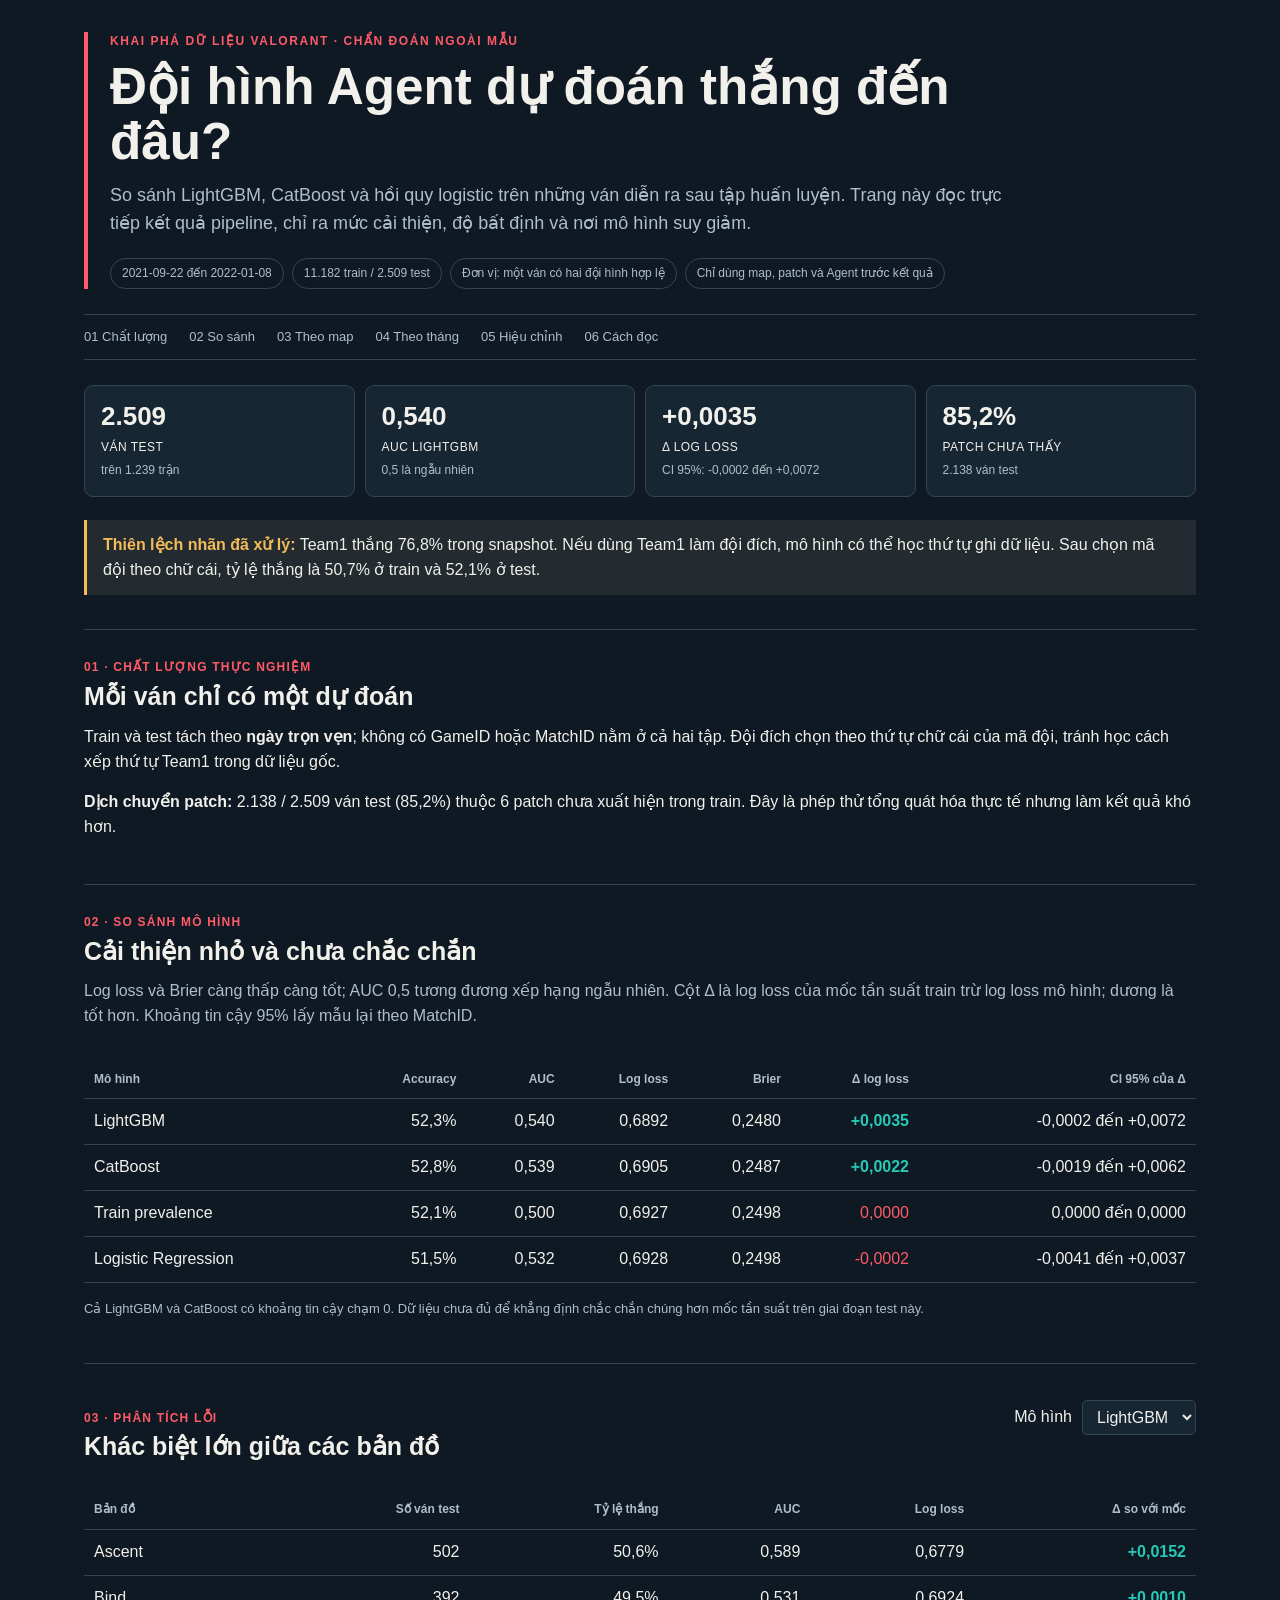
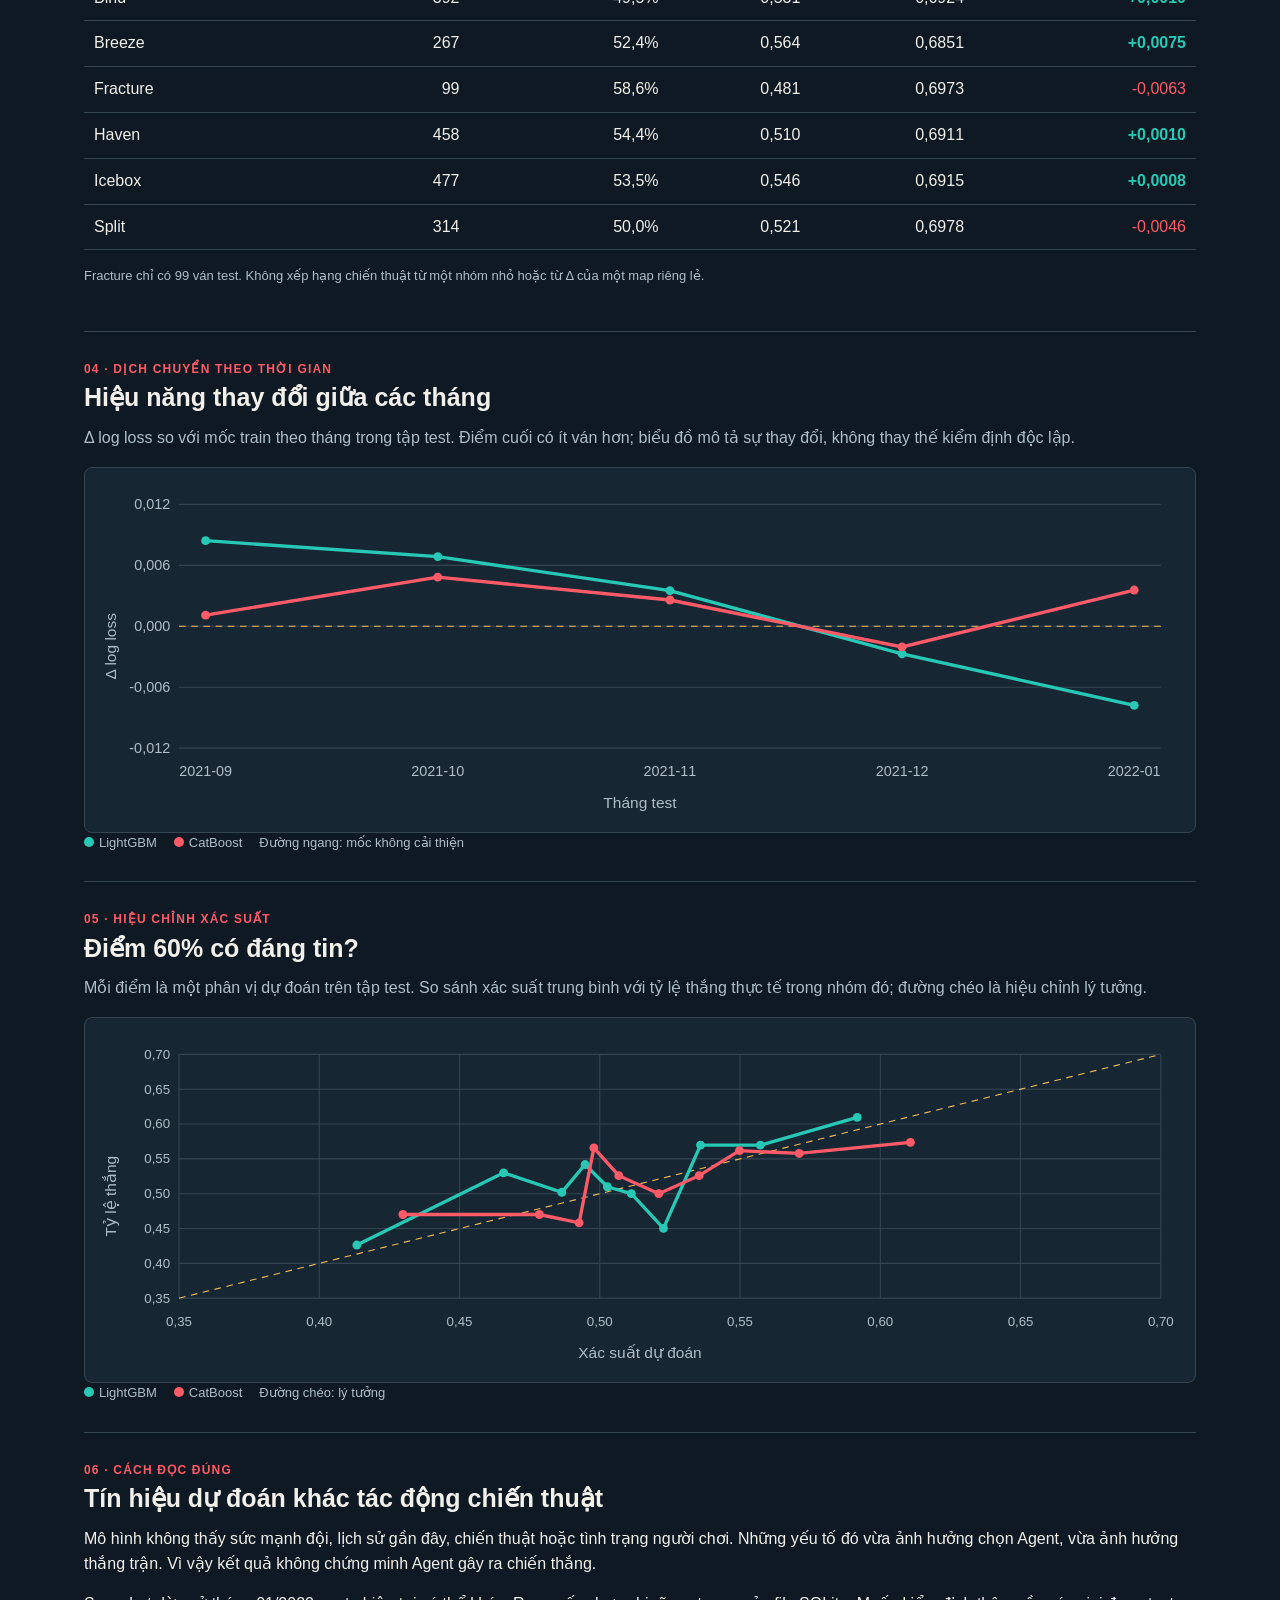
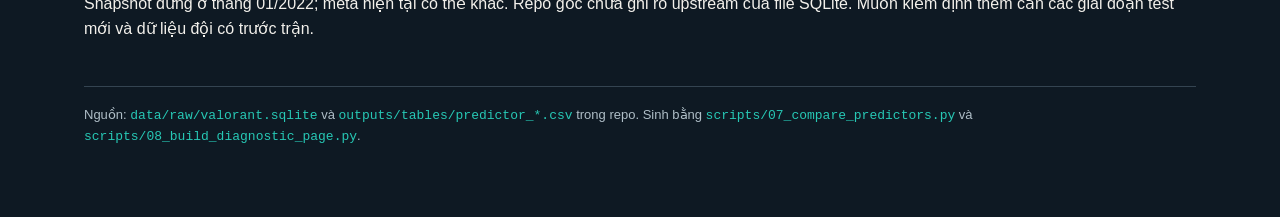
==== dashboard/predictor_diagnostics.html @ 88916cc8 "Add Valorant results dashboard and VCT player profiles" ====
<!doctype html>
<html lang="vi"><head><meta charset="utf-8"><meta name="viewport" content="width=device-width,initial-scale=1">
<title>Chẩn đoán mô hình dự đoán thắng Valorant</title>
<style>
:root{--bg:#0e1923;--surface:#172633;--line:#344451;--ink:#f2f0eb;--muted:#afbec7;--teal:#27c8b5;--red:#ff5a67;--amber:#f3bc58}
*{box-sizing:border-box}html{scroll-behavior:smooth}body{margin:0;background:var(--bg);color:var(--ink);font:16px/1.55 Arial,sans-serif}a{color:var(--teal)}
.wrap{max-width:1160px;margin:auto;padding:32px 24px 72px}.hero{border-left:4px solid var(--red);padding:0 0 0 22px}.eyebrow{color:var(--red);font-size:12px;font-weight:700;letter-spacing:.13em;text-transform:uppercase}
h1{font-size:clamp(32px,4vw,52px);line-height:1.08;max-width:900px;margin:8px 0 13px}h2{font-size:25px;margin:0 0 9px}p{margin:8px 0 16px}.lead{max-width:920px;color:var(--muted);font-size:18px}
.meta{display:flex;flex-wrap:wrap;gap:8px;margin-top:20px}.meta span{border:1px solid var(--line);border-radius:40px;padding:5px 11px;font-size:12px;color:var(--muted)}
nav{display:flex;gap:22px;flex-wrap:wrap;border-top:1px solid var(--line);border-bottom:1px solid var(--line);padding:12px 0;margin:25px 0;color:var(--muted);font-size:13px}nav a{text-decoration:none;color:inherit}nav a:hover{color:var(--ink)}
.kpis{display:grid;grid-template-columns:repeat(4,1fr);gap:10px}.kpi{background:var(--surface);border:1px solid var(--line);border-radius:9px;padding:16px}.kpi strong{display:block;font-size:26px;line-height:1.15}.kpi span{display:block;font-size:12px;letter-spacing:.04em;text-transform:uppercase;margin-top:6px}.kpi small{display:block;color:var(--muted);font-size:12px;margin-top:5px}
.notice{border-left:3px solid var(--amber);background:#232b30;padding:13px 16px;margin:23px 0 34px}.notice strong{color:var(--amber)}
section{padding:28px 0;border-top:1px solid var(--line)}.section-head{display:flex;align-items:baseline;justify-content:space-between;gap:20px}.kicker{color:var(--red);font-size:12px;font-weight:700;letter-spacing:.1em}.muted{color:var(--muted)}
.scroll{overflow-x:auto}.data{width:100%;border-collapse:collapse;margin:15px 0 8px;font-variant-numeric:tabular-nums}.data th,.data td{border-bottom:1px solid var(--line);padding:10px;text-align:right;white-space:nowrap}.data th:first-child,.data td:first-child{text-align:left}.data th{font-size:12px;color:var(--muted);font-weight:700}.data tbody tr:hover{background:var(--surface)}.data .best{color:var(--teal);font-weight:700}.data .bad{color:var(--red)}
.small{font-size:13px;color:var(--muted)}.grid{display:grid;grid-template-columns:1fr 1fr;gap:28px}.chart{width:100%;min-height:300px;background:var(--surface);border:1px solid var(--line);border-radius:8px;padding:12px}
.legend{display:flex;gap:17px;flex-wrap:wrap;font-size:13px;color:var(--muted)}.legend b{display:inline-block;width:10px;height:10px;border-radius:50%;margin-right:5px}.control{display:flex;align-items:center;gap:10px;margin:8px 0 6px}select{background:var(--surface);color:var(--ink);border:1px solid var(--line);padding:7px 10px;border-radius:5px;font:inherit}
footer{border-top:1px solid var(--line);padding-top:18px;color:var(--muted);font-size:13px}code{color:var(--teal)}
@media(max-width:800px){.kpis{grid-template-columns:repeat(2,1fr)}.grid{grid-template-columns:1fr}.wrap{padding:20px 14px 50px}.data{font-size:13px}.data th,.data td{padding:8px}}
</style></head><body><div class="wrap">
<header class="hero"><div class="eyebrow">Khai phá dữ liệu Valorant · Chẩn đoán ngoài mẫu</div>
<h1>Đội hình Agent dự đoán thắng đến đâu?</h1>
<p class="lead">So sánh LightGBM, CatBoost và hồi quy logistic trên những ván diễn ra sau tập huấn luyện. Trang này đọc trực tiếp kết quả pipeline, chỉ ra mức cải thiện, độ bất định và nơi mô hình suy giảm.</p>
<div class="meta"><span id="dateRange"></span><span id="datasetSize"></span><span>Đơn vị: một ván có hai đội hình hợp lệ</span><span>Chỉ dùng map, patch và Agent trước kết quả</span></div></header>
<nav aria-label="Mục lục"><a href="#quality">01 Chất lượng</a><a href="#comparison">02 So sánh</a><a href="#maps">03 Theo map</a><a href="#time">04 Theo tháng</a><a href="#calibration">05 Hiệu chỉnh</a><a href="#limits">06 Cách đọc</a></nav>
<div class="kpis" id="kpis"></div><div class="notice" id="bias"></div>
<section id="quality"><div class="kicker">01 · CHẤT LƯỢNG THỰC NGHIỆM</div><h2>Mỗi ván chỉ có một dự đoán</h2>
<p>Train và test tách theo <strong>ngày trọn vẹn</strong>; không có GameID hoặc MatchID nằm ở cả hai tập. Đội đích chọn theo thứ tự chữ cái của mã đội, tránh học cách xếp thứ tự Team1 trong dữ liệu gốc.</p>
<p id="patchDrift"></p></section>
<section id="comparison"><div class="kicker">02 · SO SÁNH MÔ HÌNH</div><h2>Cải thiện nhỏ và chưa chắc chắn</h2>
<p class="muted">Log loss và Brier càng thấp càng tốt; AUC 0,5 tương đương xếp hạng ngẫu nhiên. Cột Δ là log loss của mốc tần suất train trừ log loss mô hình; dương là tốt hơn. Khoảng tin cậy 95% lấy mẫu lại theo MatchID.</p>
<div class="scroll"><table class="data" aria-label="Bảng mô hình" id="modelTable"><thead><tr><th>Mô hình</th><th>Accuracy</th><th>AUC</th><th>Log loss</th><th>Brier</th><th>Δ log loss</th><th>CI 95% của Δ</th></tr></thead><tbody></tbody></table></div>
<p class="small">Cả LightGBM và CatBoost có khoảng tin cậy chạm 0. Dữ liệu chưa đủ để khẳng định chắc chắn chúng hơn mốc tần suất trên giai đoạn test này.</p></section>
<section id="maps"><div class="section-head"><div><div class="kicker">03 · PHÂN TÍCH LỖI</div><h2>Khác biệt lớn giữa các bản đồ</h2></div><div class="control"><label for="mapModel">Mô hình</label><select id="mapModel"><option>LightGBM</option><option>CatBoost</option></select></div></div>
<div class="scroll"><table class="data" aria-label="Hiệu năng theo bản đồ" id="mapTable"><thead><tr><th>Bản đồ</th><th>Số ván test</th><th>Tỷ lệ thắng</th><th>AUC</th><th>Log loss</th><th>Δ so với mốc</th></tr></thead><tbody></tbody></table></div><p class="small">Fracture chỉ có 99 ván test. Không xếp hạng chiến thuật từ một nhóm nhỏ hoặc từ Δ của một map riêng lẻ.</p></section>
<section id="time"><div class="kicker">04 · DỊCH CHUYỂN THEO THỜI GIAN</div><h2>Hiệu năng thay đổi giữa các tháng</h2><p class="muted">Δ log loss so với mốc train theo tháng trong tập test. Điểm cuối có ít ván hơn; biểu đồ mô tả sự thay đổi, không thay thế kiểm định độc lập.</p>
<div class="chart" id="monthChart" role="img" aria-label="Biểu đồ mức giảm log loss theo tháng"></div><div class="legend"><span><b style="background:var(--teal)"></b>LightGBM</span><span><b style="background:var(--red)"></b>CatBoost</span><span>Đường ngang: mốc không cải thiện</span></div></section>
<section id="calibration"><div class="kicker">05 · HIỆU CHỈNH XÁC SUẤT</div><h2>Điểm 60% có đáng tin?</h2><p class="muted">Mỗi điểm là một phân vị dự đoán trên tập test. So sánh xác suất trung bình với tỷ lệ thắng thực tế trong nhóm đó; đường chéo là hiệu chỉnh lý tưởng.</p>
<div class="chart" id="calChart" role="img" aria-label="Biểu đồ hiệu chỉnh xác suất"></div><div class="legend"><span><b style="background:var(--teal)"></b>LightGBM</span><span><b style="background:var(--red)"></b>CatBoost</span><span>Đường chéo: lý tưởng</span></div></section>
<section id="limits"><div class="kicker">06 · CÁCH ĐỌC ĐÚNG</div><h2>Tín hiệu dự đoán khác tác động chiến thuật</h2>
<p>Mô hình không thấy sức mạnh đội, lịch sử gần đây, chiến thuật hoặc tình trạng người chơi. Những yếu tố đó vừa ảnh hưởng chọn Agent, vừa ảnh hưởng thắng trận. Vì vậy kết quả không chứng minh Agent gây ra chiến thắng.</p>
<p>Snapshot dừng ở tháng 01/2022; meta hiện tại có thể khác. Repo gốc chưa ghi rõ upstream của file SQLite. Muốn kiểm định thêm cần các giai đoạn test mới và dữ liệu đội có trước trận.</p></section>
<footer>Nguồn: <code>data/raw/valorant.sqlite</code> và <code>outputs/tables/predictor_*.csv</code> trong repo. Sinh bằng <code>scripts/07_compare_predictors.py</code> và <code>scripts/08_build_diagnostic_page.py</code>.</footer></div>
<script>const DATA={"summary":[{"model":"LightGBM","n_train":11182,"n_test":2509,"test_accuracy":0.522917497,"test_roc_auc":0.5397634903,"test_log_loss":0.6891796561,"test_brier":0.2480357734,"fit_predict_seconds":0.1544947,"delta_log_loss_vs_baseline":0.0035063251,"delta_ci_low":-0.0002411796,"delta_ci_high":0.0071934694,"bootstrap_groups":1239,"bootstrap_replicates":2000},{"model":"CatBoost","n_train":11182,"n_test":2509,"test_accuracy":0.5284974093,"test_roc_auc":0.5389375906,"test_log_loss":0.6904959911,"test_brier":0.2486598885,"fit_predict_seconds":7.4674044,"delta_log_loss_vs_baseline":0.0021899902,"delta_ci_low":-0.0019380379,"delta_ci_high":0.0061935009,"bootstrap_groups":1239,"bootstrap_replicates":2000},{"model":"Train prevalence","n_train":11182,"n_test":2509,"test_accuracy":0.5209246712,"test_roc_auc":0.5,"test_log_loss":0.6926859812,"test_brier":0.2497694122,"fit_predict_seconds":0.0,"delta_log_loss_vs_baseline":0.0,"delta_ci_low":0.0,"delta_ci_high":0.0,"bootstrap_groups":1239,"bootstrap_replicates":2000},{"model":"Logistic Regression","n_train":11182,"n_test":2509,"test_accuracy":0.5153447589,"test_roc_auc":0.531665854,"test_log_loss":0.6928420518,"test_brier":0.2498456899,"fit_predict_seconds":0.047686,"delta_log_loss_vs_baseline":-0.0001560706,"delta_ci_low":-0.0041498656,"delta_ci_high":0.0036504284,"bootstrap_groups":1239,"bootstrap_replicates":2000}],"maps":[{"Map":"Ascent","model":"LightGBM","n_games":502,"win_rate":0.5059760956,"roc_auc":0.5887969901,"log_loss":0.6778552728,"delta_log_loss_vs_baseline":0.0152210887},{"Map":"Ascent","model":"CatBoost","n_games":502,"win_rate":0.5059760956,"roc_auc":0.5965440056,"log_loss":0.6778109696,"delta_log_loss_vs_baseline":0.0152653919},{"Map":"Ascent","model":"Train prevalence","n_games":502,"win_rate":0.5059760956,"roc_auc":0.5,"log_loss":0.6930763615,"delta_log_loss_vs_baseline":0.0},{"Map":"Ascent","model":"Logistic Regression","n_games":502,"win_rate":0.5059760956,"roc_auc":0.5547132969,"log_loss":0.6865196603,"delta_log_loss_vs_baseline":0.0065567012},{"Map":"Bind","model":"LightGBM","n_games":392,"win_rate":0.4948979592,"roc_auc":0.5314615224,"log_loss":0.6923792415,"delta_log_loss_vs_baseline":0.0009864242},{"Map":"Bind","model":"CatBoost","n_games":392,"win_rate":0.4948979592,"roc_auc":0.5519368947,"log_loss":0.6937830036,"delta_log_loss_vs_baseline":-0.0004173379},{"Map":"Bind","model":"Train prevalence","n_games":392,"win_rate":0.4948979592,"roc_auc":0.5,"log_loss":0.6933656657,"delta_log_loss_vs_baseline":0.0},{"Map":"Bind","model":"Logistic Regression","n_games":392,"win_rate":0.4948979592,"roc_auc":0.5257992294,"log_loss":0.6941830501,"delta_log_loss_vs_baseline":-0.0008173844},{"Map":"Breeze","model":"LightGBM","n_games":267,"win_rate":0.5243445693,"roc_auc":0.5643138358,"log_loss":0.685114589,"delta_log_loss_vs_baseline":0.007482082},{"Map":"Breeze","model":"CatBoost","n_games":267,"win_rate":0.5243445693,"roc_auc":0.5699100112,"log_loss":0.6855900146,"delta_log_loss_vs_baseline":0.0070066564},{"Map":"Breeze","model":"Train prevalence","n_games":267,"win_rate":0.5243445693,"roc_auc":0.5,"log_loss":0.692596671,"delta_log_loss_vs_baseline":0.0},{"Map":"Breeze","model":"Logistic Regression","n_games":267,"win_rate":0.5243445693,"roc_auc":0.5730033746,"log_loss":0.6909578601,"delta_log_loss_vs_baseline":0.0016388109},{"Map":"Fracture","model":"LightGBM","n_games":99,"win_rate":0.5858585859,"roc_auc":0.4810765349,"log_loss":0.6972668285,"delta_log_loss_vs_baseline":-0.0062765887},{"Map":"Fracture","model":"CatBoost","n_games":99,"win_rate":0.5858585859,"roc_auc":0.4674095879,"log_loss":0.692165933,"delta_log_loss_vs_baseline":-0.0011756932},{"Map":"Fracture","model":"Train prevalence","n_games":99,"win_rate":0.5858585859,"roc_auc":0.5,"log_loss":0.6909902398,"delta_log_loss_vs_baseline":0.0},{"Map":"Fracture","model":"Logistic Regression","n_games":99,"win_rate":0.5858585859,"roc_auc":0.4623633305,"log_loss":0.7063270325,"delta_log_loss_vs_baseline":-0.0153367927},{"Map":"Haven","model":"LightGBM","n_games":458,"win_rate":0.5436681223,"roc_auc":0.5095117311,"log_loss":0.6911142085,"delta_log_loss_vs_baseline":0.0009778302},{"Map":"Haven","model":"CatBoost","n_games":458,"win_rate":0.5436681223,"roc_auc":0.4973770681,"log_loss":0.6923224408,"delta_log_loss_vs_baseline":-0.0002304021},{"Map":"Haven","model":"Train prevalence","n_games":458,"win_rate":0.5436681223,"roc_auc":0.5,"log_loss":0.6920920387,"delta_log_loss_vs_baseline":0.0},{"Map":"Haven","model":"Logistic Regression","n_games":458,"win_rate":0.5436681223,"roc_auc":0.5155550431,"log_loss":0.6925857329,"delta_log_loss_vs_baseline":-0.0004936941},{"Map":"Icebox","model":"LightGBM","n_games":477,"win_rate":0.534591195,"roc_auc":0.5457163045,"log_loss":0.6915375788,"delta_log_loss_vs_baseline":0.0007915028},{"Map":"Icebox","model":"CatBoost","n_games":477,"win_rate":0.534591195,"roc_auc":0.5462197492,"log_loss":0.689780859,"delta_log_loss_vs_baseline":0.0025482226},{"Map":"Icebox","model":"Train prevalence","n_games":477,"win_rate":0.534591195,"roc_auc":0.5,"log_loss":0.6923290816,"delta_log_loss_vs_baseline":0.0},{"Map":"Icebox","model":"Logistic Regression","n_games":477,"win_rate":0.534591195,"roc_auc":0.5435877054,"log_loss":0.6919158331,"delta_log_loss_vs_baseline":0.0004132485},{"Map":"Split","model":"LightGBM","n_games":314,"win_rate":0.5,"roc_auc":0.5206702097,"log_loss":0.6977930056,"delta_log_loss_vs_baseline":-0.0045605791},{"Map":"Split","model":"CatBoost","n_games":314,"win_rate":0.5,"roc_auc":0.4506470851,"log_loss":0.7087397723,"delta_log_loss_vs_baseline":-0.0155073458},{"Map":"Split","model":"Train prevalence","n_games":314,"win_rate":0.5,"roc_auc":0.5,"log_loss":0.6932324265,"delta_log_loss_vs_baseline":0.0},{"Map":"Split","model":"Logistic Regression","n_games":314,"win_rate":0.5,"roc_auc":0.5003448416,"log_loss":0.7004071341,"delta_log_loss_vs_baseline":-0.0071747076}],"months":[{"month":"2021-09","model":"LightGBM","n_games":324,"win_rate":0.5709876543,"roc_auc":0.5678008944,"log_loss":0.6829533339,"delta_log_loss_vs_baseline":0.0084252585},{"month":"2021-09","model":"CatBoost","n_games":324,"win_rate":0.5709876543,"roc_auc":0.5566789811,"log_loss":0.6902878015,"delta_log_loss_vs_baseline":0.0010907909},{"month":"2021-09","model":"Train prevalence","n_games":324,"win_rate":0.5709876543,"roc_auc":0.5,"log_loss":0.6913785924,"delta_log_loss_vs_baseline":0.0},{"month":"2021-09","model":"Logistic Regression","n_games":324,"win_rate":0.5709876543,"roc_auc":0.5387905892,"log_loss":0.694011629,"delta_log_loss_vs_baseline":-0.0026330366},{"month":"2021-10","model":"LightGBM","n_games":637,"win_rate":0.5149136578,"roc_auc":0.570787947,"log_loss":0.6859836054,"delta_log_loss_vs_baseline":0.0068593527},{"month":"2021-10","model":"CatBoost","n_games":637,"win_rate":0.5149136578,"roc_auc":0.5598458837,"log_loss":0.6880076528,"delta_log_loss_vs_baseline":0.0048353053},{"month":"2021-10","model":"Train prevalence","n_games":637,"win_rate":0.5149136578,"roc_auc":0.5,"log_loss":0.6928429581,"delta_log_loss_vs_baseline":0.0},{"month":"2021-10","model":"Logistic Regression","n_games":637,"win_rate":0.5149136578,"roc_auc":0.5432009235,"log_loss":0.6914101781,"delta_log_loss_vs_baseline":0.00143278},{"month":"2021-11","model":"LightGBM","n_games":1021,"win_rate":0.499510284,"roc_auc":0.5400886382,"log_loss":0.6897430179,"delta_log_loss_vs_baseline":0.0035021975},{"month":"2021-11","model":"CatBoost","n_games":1021,"win_rate":0.499510284,"roc_auc":0.5427113311,"log_loss":0.6906590437,"delta_log_loss_vs_baseline":0.0025861717},{"month":"2021-11","model":"Train prevalence","n_games":1021,"win_rate":0.499510284,"roc_auc":0.5,"log_loss":0.6932452154,"delta_log_loss_vs_baseline":0.0},{"month":"2021-11","model":"Logistic Regression","n_games":1021,"win_rate":0.499510284,"roc_auc":0.540197997,"log_loss":0.690783425,"delta_log_loss_vs_baseline":0.0024617904},{"month":"2021-12","model":"LightGBM","n_games":439,"win_rate":0.5580865604,"roc_auc":0.4799495056,"log_loss":0.6944319153,"delta_log_loss_vs_baseline":-0.0027164124},{"month":"2021-12","model":"CatBoost","n_games":439,"win_rate":0.5580865604,"roc_auc":0.4945297707,"log_loss":0.6937499397,"delta_log_loss_vs_baseline":-0.0020344368},{"month":"2021-12","model":"Train prevalence","n_games":439,"win_rate":0.5580865604,"roc_auc":0.5,"log_loss":0.6917155029,"delta_log_loss_vs_baseline":0.0},{"month":"2021-12","model":"Logistic Regression","n_games":439,"win_rate":0.5580865604,"roc_auc":0.5126446455,"log_loss":0.6984366259,"delta_log_loss_vs_baseline":-0.006721123},{"month":"2022-01","model":"LightGBM","n_games":88,"win_rate":0.4431818182,"roc_auc":0.4620617478,"log_loss":0.7025010046,"delta_log_loss_vs_baseline":-0.007784778},{"month":"2022-01","model":"CatBoost","n_games":88,"win_rate":0.4431818182,"roc_auc":0.5324437467,"log_loss":0.6911501357,"delta_log_loss_vs_baseline":0.0035660908},{"month":"2022-01","model":"Train prevalence","n_games":88,"win_rate":0.4431818182,"roc_auc":0.5,"log_loss":0.6947162265,"delta_log_loss_vs_baseline":0.0},{"month":"2022-01","model":"Logistic Regression","n_games":88,"win_rate":0.4431818182,"roc_auc":0.4848246991,"log_loss":0.6948761488,"delta_log_loss_vs_baseline":-0.0001599222}],"calibration":[{"model":"LightGBM","decile":1,"n_games":251,"mean_predicted":0.4133892588,"observed_win_rate":0.4262948207},{"model":"LightGBM","decile":2,"n_games":251,"mean_predicted":0.4656980697,"observed_win_rate":0.5298804781},{"model":"LightGBM","decile":3,"n_games":251,"mean_predicted":0.4864576801,"observed_win_rate":0.5019920319},{"model":"LightGBM","decile":4,"n_games":251,"mean_predicted":0.4947500995,"observed_win_rate":0.5418326693},{"model":"LightGBM","decile":5,"n_games":251,"mean_predicted":0.502694271,"observed_win_rate":0.5099601594},{"model":"LightGBM","decile":6,"n_games":250,"mean_predicted":0.5112520885,"observed_win_rate":0.5},{"model":"LightGBM","decile":7,"n_games":251,"mean_predicted":0.5226931895,"observed_win_rate":0.4501992032},{"model":"LightGBM","decile":8,"n_games":251,"mean_predicted":0.5359066279,"observed_win_rate":0.5697211155},{"model":"LightGBM","decile":9,"n_games":251,"mean_predicted":0.5572438733,"observed_win_rate":0.5697211155},{"model":"LightGBM","decile":10,"n_games":251,"mean_predicted":0.5917698533,"observed_win_rate":0.609561753},{"model":"CatBoost","decile":1,"n_games":251,"mean_predicted":0.4298178209,"observed_win_rate":0.4701195219},{"model":"CatBoost","decile":2,"n_games":251,"mean_predicted":0.47844868,"observed_win_rate":0.4701195219},{"model":"CatBoost","decile":3,"n_games":251,"mean_predicted":0.492637909,"observed_win_rate":0.4581673307},{"model":"CatBoost","decile":4,"n_games":251,"mean_predicted":0.4978878773,"observed_win_rate":0.5657370518},{"model":"CatBoost","decile":5,"n_games":251,"mean_predicted":0.5067767718,"observed_win_rate":0.5258964143},{"model":"CatBoost","decile":6,"n_games":250,"mean_predicted":0.5210285614,"observed_win_rate":0.5},{"model":"CatBoost","decile":7,"n_games":251,"mean_predicted":0.5354095334,"observed_win_rate":0.5258964143},{"model":"CatBoost","decile":8,"n_games":251,"mean_predicted":0.5498022743,"observed_win_rate":0.561752988},{"model":"CatBoost","decile":9,"n_games":251,"mean_predicted":0.571100253,"observed_win_rate":0.5577689243},{"model":"CatBoost","decile":10,"n_games":251,"mean_predicted":0.6107268289,"observed_win_rate":0.5737051793},{"model":"Logistic Regression","decile":1,"n_games":251,"mean_predicted":0.4098830744,"observed_win_rate":0.4661354582},{"model":"Logistic Regression","decile":2,"n_games":251,"mean_predicted":0.4447451501,"observed_win_rate":0.4860557769},{"model":"Logistic Regression","decile":3,"n_games":251,"mean_predicted":0.4649252082,"observed_win_rate":0.5219123506},{"model":"Logistic Regression","decile":4,"n_games":251,"mean_predicted":0.4763486443,"observed_win_rate":0.4940239044},{"model":"Logistic Regression","decile":5,"n_games":251,"mean_predicted":0.4889934549,"observed_win_rate":0.5378486056},{"model":"Logistic Regression","decile":6,"n_games":250,"mean_predicted":0.4977688103,"observed_win_rate":0.516},{"model":"Logistic Regression","decile":7,"n_games":251,"mean_predicted":0.5085118397,"observed_win_rate":0.5537848606},{"model":"Logistic Regression","decile":8,"n_games":251,"mean_predicted":0.522834071,"observed_win_rate":0.5019920319},{"model":"Logistic Regression","decile":9,"n_games":251,"mean_predicted":0.54146156,"observed_win_rate":0.5856573705},{"model":"Logistic Regression","decile":10,"n_games":251,"mean_predicted":0.5802360751,"observed_win_rate":0.5458167331}],"split":{"train_first":"2020-06-08","train_last":"2021-09-21","test_first":"2021-09-22","test_last":"2022-01-08","n_games":13691,"n_train":11182,"n_test":2509,"n_train_matches":5340,"n_test_matches":1239,"positive_rate_train":0.5065283491325344,"positive_rate_test":0.5209246711837385,"features":["Map","Patch","agent_astra","agent_breach","agent_brimstone","agent_chamber","agent_cypher","agent_jett","agent_kayo","agent_killjoy","agent_omen","agent_phoenix","agent_raze","agent_reyna","agent_sage","agent_skye","agent_sova","agent_viper","agent_yoru"],"split":"80% of unique dates for training; remaining dates for test","raw_team1_win_rate":0.7676575852749982,"unseen_patch_test_games":2138,"unseen_patch_test_labels":["Patch 3.06","Patch 3.07","Patch 3.08","Patch 3.09","Patch 3.10","Patch 3.12"]}};
const fmt=(x,n=3)=>Number(x).toFixed(n).replace('.',','); const pct=x=>fmt(x*100,1)+'%'; const signed=x=>(x>0?'+':'')+fmt(x,4);
const split=DATA.split, summary=DATA.summary;
document.querySelector('#dateRange').textContent=split.test_first+' đến '+split.test_last;
document.querySelector('#datasetSize').textContent=split.n_train.toLocaleString('vi-VN')+' train / '+split.n_test.toLocaleString('vi-VN')+' test';
const best=summary.find(x=>x.model==='LightGBM'); const unseen=split.unseen_patch_test_games;
document.querySelector('#kpis').innerHTML=[
 ['Ván test',split.n_test.toLocaleString('vi-VN'),'trên '+split.n_test_matches.toLocaleString('vi-VN')+' trận'],
 ['AUC LightGBM',fmt(best.test_roc_auc),'0,5 là ngẫu nhiên'],
 ['Δ log loss',signed(best.delta_log_loss_vs_baseline),'CI 95%: '+signed(best.delta_ci_low)+' đến '+signed(best.delta_ci_high)],
 ['Patch chưa thấy',pct(unseen/split.n_test),unseen.toLocaleString('vi-VN')+' ván test']]
 .map(([v,a,b])=>'<div class="kpi"><strong>'+a+'</strong><span>'+v+'</span><small>'+b+'</small></div>').join('');
document.querySelector('#bias').innerHTML='<strong>Thiên lệch nhãn đã xử lý:</strong> Team1 thắng '+pct(split.raw_team1_win_rate)+' trong snapshot. Nếu dùng Team1 làm đội đích, mô hình có thể học thứ tự ghi dữ liệu. Sau chọn mã đội theo chữ cái, tỷ lệ thắng là '+pct(split.positive_rate_train)+' ở train và '+pct(split.positive_rate_test)+' ở test.';
document.querySelector('#patchDrift').innerHTML='<strong>Dịch chuyển patch:</strong> '+unseen.toLocaleString('vi-VN')+' / '+split.n_test.toLocaleString('vi-VN')+' ván test ('+pct(unseen/split.n_test)+') thuộc '+split.unseen_patch_test_labels.length+' patch chưa xuất hiện trong train. Đây là phép thử tổng quát hóa thực tế nhưng làm kết quả khó hơn.';
document.querySelector('#modelTable tbody').innerHTML=summary.map(x=>'<tr><td>'+x.model+'</td><td>'+pct(x.test_accuracy)+'</td><td>'+fmt(x.test_roc_auc)+'</td><td>'+fmt(x.test_log_loss,4)+'</td><td>'+fmt(x.test_brier,4)+'</td><td class="'+(x.delta_log_loss_vs_baseline>0?'best':'bad')+'">'+signed(x.delta_log_loss_vs_baseline)+'</td><td>'+signed(x.delta_ci_low)+' đến '+signed(x.delta_ci_high)+'</td></tr>').join('');
function maps(){const model=document.querySelector('#mapModel').value;document.querySelector('#mapTable tbody').innerHTML=DATA.maps.filter(x=>x.model===model).map(x=>'<tr><td>'+x.Map+'</td><td>'+x.n_games.toLocaleString('vi-VN')+'</td><td>'+pct(x.win_rate)+'</td><td>'+fmt(x.roc_auc)+'</td><td>'+fmt(x.log_loss,4)+'</td><td class="'+(x.delta_log_loss_vs_baseline>0?'best':'bad')+'">'+signed(x.delta_log_loss_vs_baseline)+'</td></tr>').join('')};document.querySelector('#mapModel').addEventListener('change',maps);maps();
function svgLine(container,series,xValues,yMin,yMax,xLabel,yLabel,reference){const W=980,H=300,L=74,R=20,T=22,B=58;const X=i=>L+24+i*(W-L-R-48)/(xValues.length-1);const Y=v=>T+(yMax-v)*(H-T-B)/(yMax-yMin);let html='<svg viewBox="0 0 '+W+' '+H+'" style="width:100%;height:auto" xmlns="http://www.w3.org/2000/svg">';
 for(let i=0;i<5;i++){let v=yMin+i*(yMax-yMin)/4;html+='<line x1="'+L+'" x2="'+(W-R)+'" y1="'+Y(v)+'" y2="'+Y(v)+'" stroke="#344451"/><text x="'+(L-8)+'" y="'+(Y(v)+4)+'" text-anchor="end" fill="#afbec7" font-size="13">'+fmt(v,3)+'</text>'}
 if(reference!==null)html+='<line x1="'+L+'" x2="'+(W-R)+'" y1="'+Y(reference)+'" y2="'+Y(reference)+'" stroke="#f3bc58" stroke-dasharray="6 5"/>';
 xValues.forEach((v,i)=>html+='<text x="'+X(i)+'" y="'+(H-33)+'" text-anchor="middle" fill="#afbec7" font-size="13">'+v+'</text>');
 series.forEach(s=>{html+='<polyline fill="none" stroke="'+s.color+'" stroke-width="3" points="'+s.values.map((v,i)=>X(i)+','+Y(v)).join(' ')+'"/>';s.values.forEach((v,i)=>html+='<circle cx="'+X(i)+'" cy="'+Y(v)+'" r="4" fill="'+s.color+'"/>')});
 html+='<text x="'+(W/2)+'" y="'+(H-4)+'" text-anchor="middle" fill="#afbec7" font-size="14">'+xLabel+'</text><text transform="translate(17 '+H/2+') rotate(-90)" text-anchor="middle" fill="#afbec7" font-size="14">'+yLabel+'</text></svg>';container.innerHTML=html}
const months=[...new Set(DATA.months.map(x=>x.month))];const modelColors={LightGBM:'#27c8b5',CatBoost:'#ff5a67'};
svgLine(document.querySelector('#monthChart'),['LightGBM','CatBoost'].map(model=>({color:modelColors[model],values:months.map(m=>DATA.months.find(x=>x.model===model&&x.month===m).delta_log_loss_vs_baseline)})),months,-.012,.012,'Tháng test','Δ log loss',0);
const cal=DATA.calibration;const deciles=[...new Set(cal.map(x=>x.decile))];const W=980,H=300,L=74,R=20,T=22,B=58;const X=v=>L+(v-.35)*(W-L-R)/.35,Y=v=>T+(.7-v)*(H-T-B)/.35;let c='<svg viewBox="0 0 '+W+' '+H+'" style="width:100%;height:auto" xmlns="http://www.w3.org/2000/svg">';
for(let v=.35;v<=.701;v+=.05){c+='<line x1="'+X(v)+'" x2="'+X(v)+'" y1="'+T+'" y2="'+(H-B)+'" stroke="#344451"/><line x1="'+L+'" x2="'+(W-R)+'" y1="'+Y(v)+'" y2="'+Y(v)+'" stroke="#344451"/><text x="'+X(v)+'" y="'+(H-33)+'" text-anchor="middle" fill="#afbec7" font-size="12">'+fmt(v,2)+'</text><text x="'+(L-8)+'" y="'+(Y(v)+4)+'" text-anchor="end" fill="#afbec7" font-size="12">'+fmt(v,2)+'</text>'}
c+='<line x1="'+X(.35)+'" y1="'+Y(.35)+'" x2="'+X(.7)+'" y2="'+Y(.7)+'" stroke="#f3bc58" stroke-dasharray="6 5"/>';
for(const model of ['LightGBM','CatBoost']){const rows=cal.filter(x=>x.model===model);c+='<polyline fill="none" stroke="'+modelColors[model]+'" stroke-width="3" points="'+rows.map(x=>X(x.mean_predicted)+','+Y(x.observed_win_rate)).join(' ')+'"/>';rows.forEach(x=>c+='<circle cx="'+X(x.mean_predicted)+'" cy="'+Y(x.observed_win_rate)+'" r="4" fill="'+modelColors[model]+'"/>')}
c+='<text x="'+W/2+'" y="'+(H-4)+'" text-anchor="middle" fill="#afbec7" font-size="14">Xác suất dự đoán</text><text transform="translate(17 '+H/2+') rotate(-90)" text-anchor="middle" fill="#afbec7" font-size="14">Tỷ lệ thắng</text></svg>';document.querySelector('#calChart').innerHTML=c;
</script></body></html>
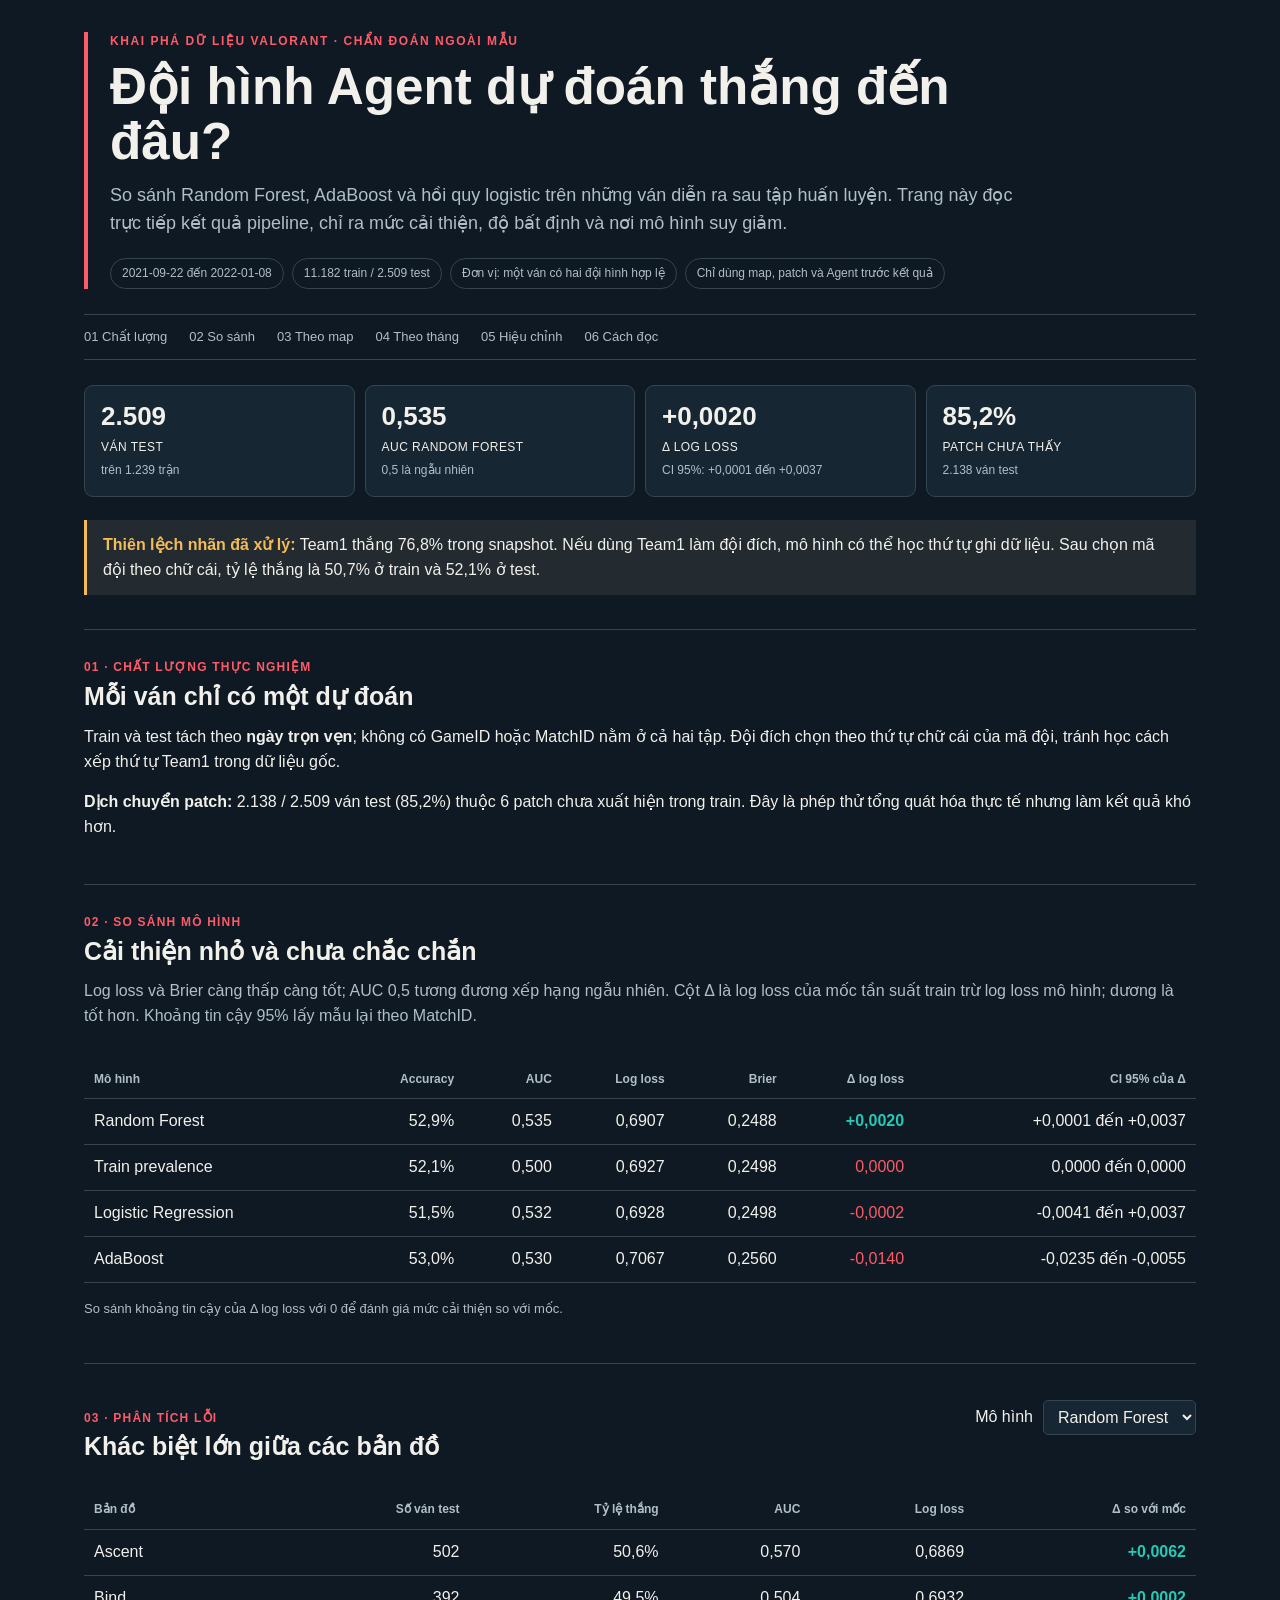
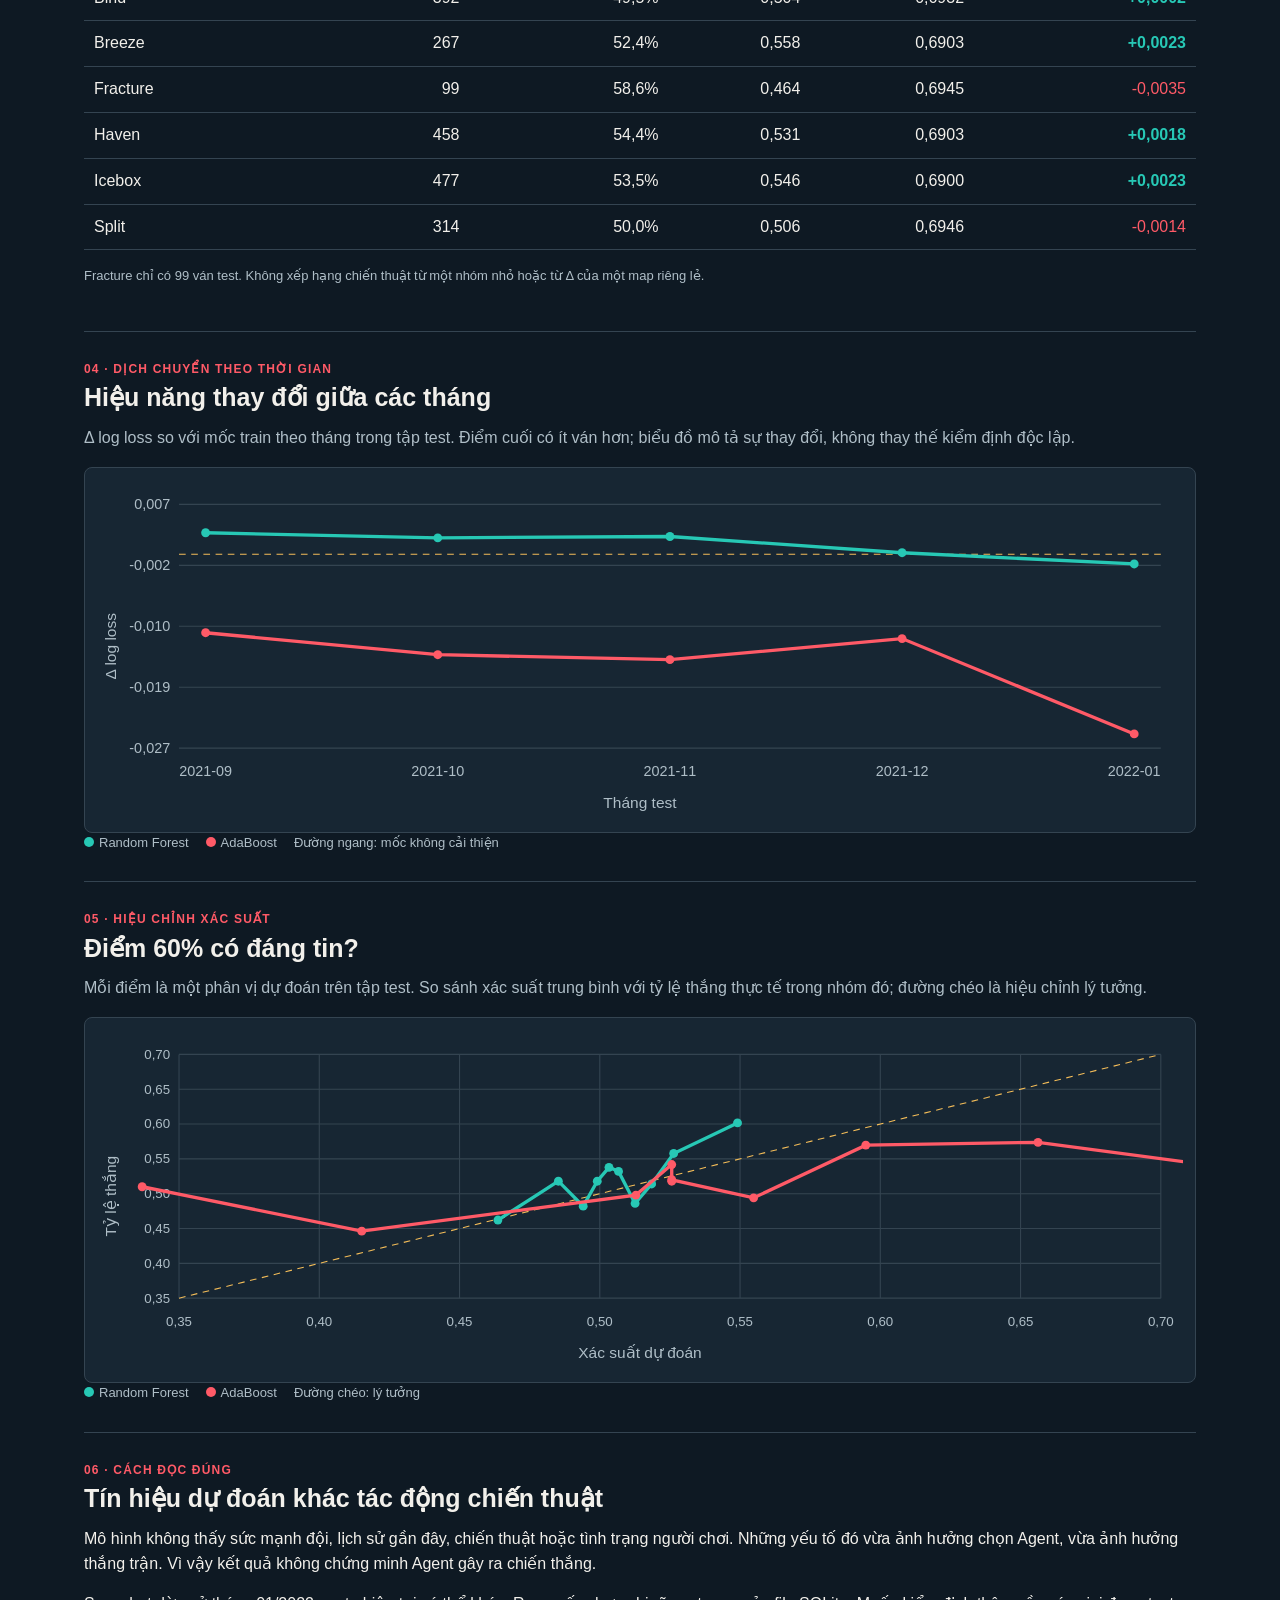
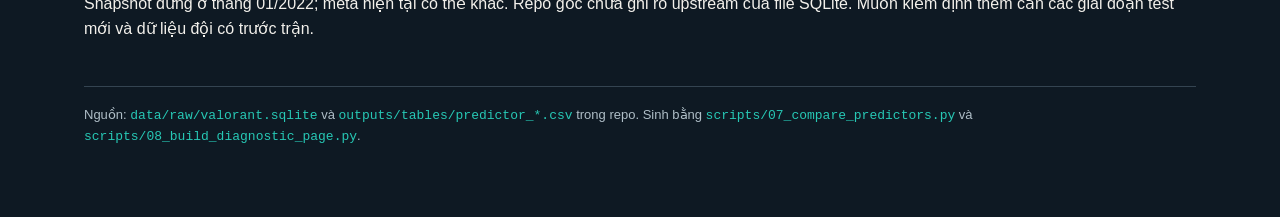
==== commit e736379d: "Replace advanced models with coursework algorithms and rerun comparisons" ====
--- a/dashboard/predictor_diagnostics.html
+++ b/dashboard/predictor_diagnostics.html
@@ -19,7 +19,7 @@
 </style></head><body><div class="wrap">
 <header class="hero"><div class="eyebrow">Khai phá dữ liệu Valorant · Chẩn đoán ngoài mẫu</div>
 <h1>Đội hình Agent dự đoán thắng đến đâu?</h1>
-<p class="lead">So sánh LightGBM, CatBoost và hồi quy logistic trên những ván diễn ra sau tập huấn luyện. Trang này đọc trực tiếp kết quả pipeline, chỉ ra mức cải thiện, độ bất định và nơi mô hình suy giảm.</p>
+<p class="lead">So sánh Random Forest, AdaBoost và hồi quy logistic trên những ván diễn ra sau tập huấn luyện. Trang này đọc trực tiếp kết quả pipeline, chỉ ra mức cải thiện, độ bất định và nơi mô hình suy giảm.</p>
 <div class="meta"><span id="dateRange"></span><span id="datasetSize"></span><span>Đơn vị: một ván có hai đội hình hợp lệ</span><span>Chỉ dùng map, patch và Agent trước kết quả</span></div></header>
 <nav aria-label="Mục lục"><a href="#quality">01 Chất lượng</a><a href="#comparison">02 So sánh</a><a href="#maps">03 Theo map</a><a href="#time">04 Theo tháng</a><a href="#calibration">05 Hiệu chỉnh</a><a href="#limits">06 Cách đọc</a></nav>
 <div class="kpis" id="kpis"></div><div class="notice" id="bias"></div>
@@ -29,26 +29,26 @@
 <section id="comparison"><div class="kicker">02 · SO SÁNH MÔ HÌNH</div><h2>Cải thiện nhỏ và chưa chắc chắn</h2>
 <p class="muted">Log loss và Brier càng thấp càng tốt; AUC 0,5 tương đương xếp hạng ngẫu nhiên. Cột Δ là log loss của mốc tần suất train trừ log loss mô hình; dương là tốt hơn. Khoảng tin cậy 95% lấy mẫu lại theo MatchID.</p>
 <div class="scroll"><table class="data" aria-label="Bảng mô hình" id="modelTable"><thead><tr><th>Mô hình</th><th>Accuracy</th><th>AUC</th><th>Log loss</th><th>Brier</th><th>Δ log loss</th><th>CI 95% của Δ</th></tr></thead><tbody></tbody></table></div>
-<p class="small">Cả LightGBM và CatBoost có khoảng tin cậy chạm 0. Dữ liệu chưa đủ để khẳng định chắc chắn chúng hơn mốc tần suất trên giai đoạn test này.</p></section>
-<section id="maps"><div class="section-head"><div><div class="kicker">03 · PHÂN TÍCH LỖI</div><h2>Khác biệt lớn giữa các bản đồ</h2></div><div class="control"><label for="mapModel">Mô hình</label><select id="mapModel"><option>LightGBM</option><option>CatBoost</option></select></div></div>
+<p class="small">So sánh khoảng tin cậy của Δ log loss với 0 để đánh giá mức cải thiện so với mốc.</p></section>
+<section id="maps"><div class="section-head"><div><div class="kicker">03 · PHÂN TÍCH LỖI</div><h2>Khác biệt lớn giữa các bản đồ</h2></div><div class="control"><label for="mapModel">Mô hình</label><select id="mapModel"><option>Random Forest</option><option>AdaBoost</option></select></div></div>
 <div class="scroll"><table class="data" aria-label="Hiệu năng theo bản đồ" id="mapTable"><thead><tr><th>Bản đồ</th><th>Số ván test</th><th>Tỷ lệ thắng</th><th>AUC</th><th>Log loss</th><th>Δ so với mốc</th></tr></thead><tbody></tbody></table></div><p class="small">Fracture chỉ có 99 ván test. Không xếp hạng chiến thuật từ một nhóm nhỏ hoặc từ Δ của một map riêng lẻ.</p></section>
 <section id="time"><div class="kicker">04 · DỊCH CHUYỂN THEO THỜI GIAN</div><h2>Hiệu năng thay đổi giữa các tháng</h2><p class="muted">Δ log loss so với mốc train theo tháng trong tập test. Điểm cuối có ít ván hơn; biểu đồ mô tả sự thay đổi, không thay thế kiểm định độc lập.</p>
-<div class="chart" id="monthChart" role="img" aria-label="Biểu đồ mức giảm log loss theo tháng"></div><div class="legend"><span><b style="background:var(--teal)"></b>LightGBM</span><span><b style="background:var(--red)"></b>CatBoost</span><span>Đường ngang: mốc không cải thiện</span></div></section>
+<div class="chart" id="monthChart" role="img" aria-label="Biểu đồ mức giảm log loss theo tháng"></div><div class="legend"><span><b style="background:var(--teal)"></b>Random Forest</span><span><b style="background:var(--red)"></b>AdaBoost</span><span>Đường ngang: mốc không cải thiện</span></div></section>
 <section id="calibration"><div class="kicker">05 · HIỆU CHỈNH XÁC SUẤT</div><h2>Điểm 60% có đáng tin?</h2><p class="muted">Mỗi điểm là một phân vị dự đoán trên tập test. So sánh xác suất trung bình với tỷ lệ thắng thực tế trong nhóm đó; đường chéo là hiệu chỉnh lý tưởng.</p>
-<div class="chart" id="calChart" role="img" aria-label="Biểu đồ hiệu chỉnh xác suất"></div><div class="legend"><span><b style="background:var(--teal)"></b>LightGBM</span><span><b style="background:var(--red)"></b>CatBoost</span><span>Đường chéo: lý tưởng</span></div></section>
+<div class="chart" id="calChart" role="img" aria-label="Biểu đồ hiệu chỉnh xác suất"></div><div class="legend"><span><b style="background:var(--teal)"></b>Random Forest</span><span><b style="background:var(--red)"></b>AdaBoost</span><span>Đường chéo: lý tưởng</span></div></section>
 <section id="limits"><div class="kicker">06 · CÁCH ĐỌC ĐÚNG</div><h2>Tín hiệu dự đoán khác tác động chiến thuật</h2>
 <p>Mô hình không thấy sức mạnh đội, lịch sử gần đây, chiến thuật hoặc tình trạng người chơi. Những yếu tố đó vừa ảnh hưởng chọn Agent, vừa ảnh hưởng thắng trận. Vì vậy kết quả không chứng minh Agent gây ra chiến thắng.</p>
 <p>Snapshot dừng ở tháng 01/2022; meta hiện tại có thể khác. Repo gốc chưa ghi rõ upstream của file SQLite. Muốn kiểm định thêm cần các giai đoạn test mới và dữ liệu đội có trước trận.</p></section>
 <footer>Nguồn: <code>data/raw/valorant.sqlite</code> và <code>outputs/tables/predictor_*.csv</code> trong repo. Sinh bằng <code>scripts/07_compare_predictors.py</code> và <code>scripts/08_build_diagnostic_page.py</code>.</footer></div>
-<script>const DATA={"summary":[{"model":"LightGBM","n_train":11182,"n_test":2509,"test_accuracy":0.522917497,"test_roc_auc":0.5397634903,"test_log_loss":0.6891796561,"test_brier":0.2480357734,"fit_predict_seconds":0.1544947,"delta_log_loss_vs_baseline":0.0035063251,"delta_ci_low":-0.0002411796,"delta_ci_high":0.0071934694,"bootstrap_groups":1239,"bootstrap_replicates":2000},{"model":"CatBoost","n_train":11182,"n_test":2509,"test_accuracy":0.5284974093,"test_roc_auc":0.5389375906,"test_log_loss":0.6904959911,"test_brier":0.2486598885,"fit_predict_seconds":7.4674044,"delta_log_loss_vs_baseline":0.0021899902,"delta_ci_low":-0.0019380379,"delta_ci_high":0.0061935009,"bootstrap_groups":1239,"bootstrap_replicates":2000},{"model":"Train prevalence","n_train":11182,"n_test":2509,"test_accuracy":0.5209246712,"test_roc_auc":0.5,"test_log_loss":0.6926859812,"test_brier":0.2497694122,"fit_predict_seconds":0.0,"delta_log_loss_vs_baseline":0.0,"delta_ci_low":0.0,"delta_ci_high":0.0,"bootstrap_groups":1239,"bootstrap_replicates":2000},{"model":"Logistic Regression","n_train":11182,"n_test":2509,"test_accuracy":0.5153447589,"test_roc_auc":0.531665854,"test_log_loss":0.6928420518,"test_brier":0.2498456899,"fit_predict_seconds":0.047686,"delta_log_loss_vs_baseline":-0.0001560706,"delta_ci_low":-0.0041498656,"delta_ci_high":0.0036504284,"bootstrap_groups":1239,"bootstrap_replicates":2000}],"maps":[{"Map":"Ascent","model":"LightGBM","n_games":502,"win_rate":0.5059760956,"roc_auc":0.5887969901,"log_loss":0.6778552728,"delta_log_loss_vs_baseline":0.0152210887},{"Map":"Ascent","model":"CatBoost","n_games":502,"win_rate":0.5059760956,"roc_auc":0.5965440056,"log_loss":0.6778109696,"delta_log_loss_vs_baseline":0.0152653919},{"Map":"Ascent","model":"Train prevalence","n_games":502,"win_rate":0.5059760956,"roc_auc":0.5,"log_loss":0.6930763615,"delta_log_loss_vs_baseline":0.0},{"Map":"Ascent","model":"Logistic Regression","n_games":502,"win_rate":0.5059760956,"roc_auc":0.5547132969,"log_loss":0.6865196603,"delta_log_loss_vs_baseline":0.0065567012},{"Map":"Bind","model":"LightGBM","n_games":392,"win_rate":0.4948979592,"roc_auc":0.5314615224,"log_loss":0.6923792415,"delta_log_loss_vs_baseline":0.0009864242},{"Map":"Bind","model":"CatBoost","n_games":392,"win_rate":0.4948979592,"roc_auc":0.5519368947,"log_loss":0.6937830036,"delta_log_loss_vs_baseline":-0.0004173379},{"Map":"Bind","model":"Train prevalence","n_games":392,"win_rate":0.4948979592,"roc_auc":0.5,"log_loss":0.6933656657,"delta_log_loss_vs_baseline":0.0},{"Map":"Bind","model":"Logistic Regression","n_games":392,"win_rate":0.4948979592,"roc_auc":0.5257992294,"log_loss":0.6941830501,"delta_log_loss_vs_baseline":-0.0008173844},{"Map":"Breeze","model":"LightGBM","n_games":267,"win_rate":0.5243445693,"roc_auc":0.5643138358,"log_loss":0.685114589,"delta_log_loss_vs_baseline":0.007482082},{"Map":"Breeze","model":"CatBoost","n_games":267,"win_rate":0.5243445693,"roc_auc":0.5699100112,"log_loss":0.6855900146,"delta_log_loss_vs_baseline":0.0070066564},{"Map":"Breeze","model":"Train prevalence","n_games":267,"win_rate":0.5243445693,"roc_auc":0.5,"log_loss":0.692596671,"delta_log_loss_vs_baseline":0.0},{"Map":"Breeze","model":"Logistic Regression","n_games":267,"win_rate":0.5243445693,"roc_auc":0.5730033746,"log_loss":0.6909578601,"delta_log_loss_vs_baseline":0.0016388109},{"Map":"Fracture","model":"LightGBM","n_games":99,"win_rate":0.5858585859,"roc_auc":0.4810765349,"log_loss":0.6972668285,"delta_log_loss_vs_baseline":-0.0062765887},{"Map":"Fracture","model":"CatBoost","n_games":99,"win_rate":0.5858585859,"roc_auc":0.4674095879,"log_loss":0.692165933,"delta_log_loss_vs_baseline":-0.0011756932},{"Map":"Fracture","model":"Train prevalence","n_games":99,"win_rate":0.5858585859,"roc_auc":0.5,"log_loss":0.6909902398,"delta_log_loss_vs_baseline":0.0},{"Map":"Fracture","model":"Logistic Regression","n_games":99,"win_rate":0.5858585859,"roc_auc":0.4623633305,"log_loss":0.7063270325,"delta_log_loss_vs_baseline":-0.0153367927},{"Map":"Haven","model":"LightGBM","n_games":458,"win_rate":0.5436681223,"roc_auc":0.5095117311,"log_loss":0.6911142085,"delta_log_loss_vs_baseline":0.0009778302},{"Map":"Haven","model":"CatBoost","n_games":458,"win_rate":0.5436681223,"roc_auc":0.4973770681,"log_loss":0.6923224408,"delta_log_loss_vs_baseline":-0.0002304021},{"Map":"Haven","model":"Train prevalence","n_games":458,"win_rate":0.5436681223,"roc_auc":0.5,"log_loss":0.6920920387,"delta_log_loss_vs_baseline":0.0},{"Map":"Haven","model":"Logistic Regression","n_games":458,"win_rate":0.5436681223,"roc_auc":0.5155550431,"log_loss":0.6925857329,"delta_log_loss_vs_baseline":-0.0004936941},{"Map":"Icebox","model":"LightGBM","n_games":477,"win_rate":0.534591195,"roc_auc":0.5457163045,"log_loss":0.6915375788,"delta_log_loss_vs_baseline":0.0007915028},{"Map":"Icebox","model":"CatBoost","n_games":477,"win_rate":0.534591195,"roc_auc":0.5462197492,"log_loss":0.689780859,"delta_log_loss_vs_baseline":0.0025482226},{"Map":"Icebox","model":"Train prevalence","n_games":477,"win_rate":0.534591195,"roc_auc":0.5,"log_loss":0.6923290816,"delta_log_loss_vs_baseline":0.0},{"Map":"Icebox","model":"Logistic Regression","n_games":477,"win_rate":0.534591195,"roc_auc":0.5435877054,"log_loss":0.6919158331,"delta_log_loss_vs_baseline":0.0004132485},{"Map":"Split","model":"LightGBM","n_games":314,"win_rate":0.5,"roc_auc":0.5206702097,"log_loss":0.6977930056,"delta_log_loss_vs_baseline":-0.0045605791},{"Map":"Split","model":"CatBoost","n_games":314,"win_rate":0.5,"roc_auc":0.4506470851,"log_loss":0.7087397723,"delta_log_loss_vs_baseline":-0.0155073458},{"Map":"Split","model":"Train prevalence","n_games":314,"win_rate":0.5,"roc_auc":0.5,"log_loss":0.6932324265,"delta_log_loss_vs_baseline":0.0},{"Map":"Split","model":"Logistic Regression","n_games":314,"win_rate":0.5,"roc_auc":0.5003448416,"log_loss":0.7004071341,"delta_log_loss_vs_baseline":-0.0071747076}],"months":[{"month":"2021-09","model":"LightGBM","n_games":324,"win_rate":0.5709876543,"roc_auc":0.5678008944,"log_loss":0.6829533339,"delta_log_loss_vs_baseline":0.0084252585},{"month":"2021-09","model":"CatBoost","n_games":324,"win_rate":0.5709876543,"roc_auc":0.5566789811,"log_loss":0.6902878015,"delta_log_loss_vs_baseline":0.0010907909},{"month":"2021-09","model":"Train prevalence","n_games":324,"win_rate":0.5709876543,"roc_auc":0.5,"log_loss":0.6913785924,"delta_log_loss_vs_baseline":0.0},{"month":"2021-09","model":"Logistic Regression","n_games":324,"win_rate":0.5709876543,"roc_auc":0.5387905892,"log_loss":0.694011629,"delta_log_loss_vs_baseline":-0.0026330366},{"month":"2021-10","model":"LightGBM","n_games":637,"win_rate":0.5149136578,"roc_auc":0.570787947,"log_loss":0.6859836054,"delta_log_loss_vs_baseline":0.0068593527},{"month":"2021-10","model":"CatBoost","n_games":637,"win_rate":0.5149136578,"roc_auc":0.5598458837,"log_loss":0.6880076528,"delta_log_loss_vs_baseline":0.0048353053},{"month":"2021-10","model":"Train prevalence","n_games":637,"win_rate":0.5149136578,"roc_auc":0.5,"log_loss":0.6928429581,"delta_log_loss_vs_baseline":0.0},{"month":"2021-10","model":"Logistic Regression","n_games":637,"win_rate":0.5149136578,"roc_auc":0.5432009235,"log_loss":0.6914101781,"delta_log_loss_vs_baseline":0.00143278},{"month":"2021-11","model":"LightGBM","n_games":1021,"win_rate":0.499510284,"roc_auc":0.5400886382,"log_loss":0.6897430179,"delta_log_loss_vs_baseline":0.0035021975},{"month":"2021-11","model":"CatBoost","n_games":1021,"win_rate":0.499510284,"roc_auc":0.5427113311,"log_loss":0.6906590437,"delta_log_loss_vs_baseline":0.0025861717},{"month":"2021-11","model":"Train prevalence","n_games":1021,"win_rate":0.499510284,"roc_auc":0.5,"log_loss":0.6932452154,"delta_log_loss_vs_baseline":0.0},{"month":"2021-11","model":"Logistic Regression","n_games":1021,"win_rate":0.499510284,"roc_auc":0.540197997,"log_loss":0.690783425,"delta_log_loss_vs_baseline":0.0024617904},{"month":"2021-12","model":"LightGBM","n_games":439,"win_rate":0.5580865604,"roc_auc":0.4799495056,"log_loss":0.6944319153,"delta_log_loss_vs_baseline":-0.0027164124},{"month":"2021-12","model":"CatBoost","n_games":439,"win_rate":0.5580865604,"roc_auc":0.4945297707,"log_loss":0.6937499397,"delta_log_loss_vs_baseline":-0.0020344368},{"month":"2021-12","model":"Train prevalence","n_games":439,"win_rate":0.5580865604,"roc_auc":0.5,"log_loss":0.6917155029,"delta_log_loss_vs_baseline":0.0},{"month":"2021-12","model":"Logistic Regression","n_games":439,"win_rate":0.5580865604,"roc_auc":0.5126446455,"log_loss":0.6984366259,"delta_log_loss_vs_baseline":-0.006721123},{"month":"2022-01","model":"LightGBM","n_games":88,"win_rate":0.4431818182,"roc_auc":0.4620617478,"log_loss":0.7025010046,"delta_log_loss_vs_baseline":-0.007784778},{"month":"2022-01","model":"CatBoost","n_games":88,"win_rate":0.4431818182,"roc_auc":0.5324437467,"log_loss":0.6911501357,"delta_log_loss_vs_baseline":0.0035660908},{"month":"2022-01","model":"Train prevalence","n_games":88,"win_rate":0.4431818182,"roc_auc":0.5,"log_loss":0.6947162265,"delta_log_loss_vs_baseline":0.0},{"month":"2022-01","model":"Logistic Regression","n_games":88,"win_rate":0.4431818182,"roc_auc":0.4848246991,"log_loss":0.6948761488,"delta_log_loss_vs_baseline":-0.0001599222}],"calibration":[{"model":"LightGBM","decile":1,"n_games":251,"mean_predicted":0.4133892588,"observed_win_rate":0.4262948207},{"model":"LightGBM","decile":2,"n_games":251,"mean_predicted":0.4656980697,"observed_win_rate":0.5298804781},{"model":"LightGBM","decile":3,"n_games":251,"mean_predicted":0.4864576801,"observed_win_rate":0.5019920319},{"model":"LightGBM","decile":4,"n_games":251,"mean_predicted":0.4947500995,"observed_win_rate":0.5418326693},{"model":"LightGBM","decile":5,"n_games":251,"mean_predicted":0.502694271,"observed_win_rate":0.5099601594},{"model":"LightGBM","decile":6,"n_games":250,"mean_predicted":0.5112520885,"observed_win_rate":0.5},{"model":"LightGBM","decile":7,"n_games":251,"mean_predicted":0.5226931895,"observed_win_rate":0.4501992032},{"model":"LightGBM","decile":8,"n_games":251,"mean_predicted":0.5359066279,"observed_win_rate":0.5697211155},{"model":"LightGBM","decile":9,"n_games":251,"mean_predicted":0.5572438733,"observed_win_rate":0.5697211155},{"model":"LightGBM","decile":10,"n_games":251,"mean_predicted":0.5917698533,"observed_win_rate":0.609561753},{"model":"CatBoost","decile":1,"n_games":251,"mean_predicted":0.4298178209,"observed_win_rate":0.4701195219},{"model":"CatBoost","decile":2,"n_games":251,"mean_predicted":0.47844868,"observed_win_rate":0.4701195219},{"model":"CatBoost","decile":3,"n_games":251,"mean_predicted":0.492637909,"observed_win_rate":0.4581673307},{"model":"CatBoost","decile":4,"n_games":251,"mean_predicted":0.4978878773,"observed_win_rate":0.5657370518},{"model":"CatBoost","decile":5,"n_games":251,"mean_predicted":0.5067767718,"observed_win_rate":0.5258964143},{"model":"CatBoost","decile":6,"n_games":250,"mean_predicted":0.5210285614,"observed_win_rate":0.5},{"model":"CatBoost","decile":7,"n_games":251,"mean_predicted":0.5354095334,"observed_win_rate":0.5258964143},{"model":"CatBoost","decile":8,"n_games":251,"mean_predicted":0.5498022743,"observed_win_rate":0.561752988},{"model":"CatBoost","decile":9,"n_games":251,"mean_predicted":0.571100253,"observed_win_rate":0.5577689243},{"model":"CatBoost","decile":10,"n_games":251,"mean_predicted":0.6107268289,"observed_win_rate":0.5737051793},{"model":"Logistic Regression","decile":1,"n_games":251,"mean_predicted":0.4098830744,"observed_win_rate":0.4661354582},{"model":"Logistic Regression","decile":2,"n_games":251,"mean_predicted":0.4447451501,"observed_win_rate":0.4860557769},{"model":"Logistic Regression","decile":3,"n_games":251,"mean_predicted":0.4649252082,"observed_win_rate":0.5219123506},{"model":"Logistic Regression","decile":4,"n_games":251,"mean_predicted":0.4763486443,"observed_win_rate":0.4940239044},{"model":"Logistic Regression","decile":5,"n_games":251,"mean_predicted":0.4889934549,"observed_win_rate":0.5378486056},{"model":"Logistic Regression","decile":6,"n_games":250,"mean_predicted":0.4977688103,"observed_win_rate":0.516},{"model":"Logistic Regression","decile":7,"n_games":251,"mean_predicted":0.5085118397,"observed_win_rate":0.5537848606},{"model":"Logistic Regression","decile":8,"n_games":251,"mean_predicted":0.522834071,"observed_win_rate":0.5019920319},{"model":"Logistic Regression","decile":9,"n_games":251,"mean_predicted":0.54146156,"observed_win_rate":0.5856573705},{"model":"Logistic Regression","decile":10,"n_games":251,"mean_predicted":0.5802360751,"observed_win_rate":0.5458167331}],"split":{"train_first":"2020-06-08","train_last":"2021-09-21","test_first":"2021-09-22","test_last":"2022-01-08","n_games":13691,"n_train":11182,"n_test":2509,"n_train_matches":5340,"n_test_matches":1239,"positive_rate_train":0.5065283491325344,"positive_rate_test":0.5209246711837385,"features":["Map","Patch","agent_astra","agent_breach","agent_brimstone","agent_chamber","agent_cypher","agent_jett","agent_kayo","agent_killjoy","agent_omen","agent_phoenix","agent_raze","agent_reyna","agent_sage","agent_skye","agent_sova","agent_viper","agent_yoru"],"split":"80% of unique dates for training; remaining dates for test","raw_team1_win_rate":0.7676575852749982,"unseen_patch_test_games":2138,"unseen_patch_test_labels":["Patch 3.06","Patch 3.07","Patch 3.08","Patch 3.09","Patch 3.10","Patch 3.12"]}};
+<script>const DATA={"summary":[{"model":"Random Forest","n_train":11182,"n_test":2509,"test_accuracy":0.5292945397,"test_roc_auc":0.5347180229,"test_log_loss":0.6907128328,"test_brier":0.2487862314,"fit_predict_seconds":0.5555556,"delta_log_loss_vs_baseline":0.0019731484,"delta_ci_low":0.0001168245,"delta_ci_high":0.0036904477,"bootstrap_groups":1239,"bootstrap_replicates":2000},{"model":"Train prevalence","n_train":11182,"n_test":2509,"test_accuracy":0.5209246712,"test_roc_auc":0.5,"test_log_loss":0.6926859812,"test_brier":0.2497694122,"fit_predict_seconds":0.0,"delta_log_loss_vs_baseline":0.0,"delta_ci_low":0.0,"delta_ci_high":0.0,"bootstrap_groups":1239,"bootstrap_replicates":2000},{"model":"Logistic Regression","n_train":11182,"n_test":2509,"test_accuracy":0.5153447589,"test_roc_auc":0.531665854,"test_log_loss":0.6928420518,"test_brier":0.2498456899,"fit_predict_seconds":0.0448798,"delta_log_loss_vs_baseline":-0.0001560706,"delta_ci_low":-0.0041498656,"delta_ci_high":0.0036504284,"bootstrap_groups":1239,"bootstrap_replicates":2000},{"model":"AdaBoost","n_train":11182,"n_test":2509,"test_accuracy":0.5296931048,"test_roc_auc":0.5298501477,"test_log_loss":0.7066786251,"test_brier":0.2559534358,"fit_predict_seconds":1.3638112,"delta_log_loss_vs_baseline":-0.0139926439,"delta_ci_low":-0.0235392664,"delta_ci_high":-0.0054826954,"bootstrap_groups":1239,"bootstrap_replicates":2000}],"maps":[{"Map":"Ascent","model":"Random Forest","n_games":502,"win_rate":0.5059760956,"roc_auc":0.5702311405,"log_loss":0.686857127,"delta_log_loss_vs_baseline":0.0062192345},{"Map":"Ascent","model":"Train prevalence","n_games":502,"win_rate":0.5059760956,"roc_auc":0.5,"log_loss":0.6930763615,"delta_log_loss_vs_baseline":0.0},{"Map":"Ascent","model":"Logistic Regression","n_games":502,"win_rate":0.5059760956,"roc_auc":0.5547132969,"log_loss":0.6865196603,"delta_log_loss_vs_baseline":0.0065567012},{"Map":"Ascent","model":"AdaBoost","n_games":502,"win_rate":0.5059760956,"roc_auc":0.5515700406,"log_loss":0.6996219868,"delta_log_loss_vs_baseline":-0.0065456253},{"Map":"Bind","model":"Random Forest","n_games":392,"win_rate":0.4948979592,"roc_auc":0.5040482141,"log_loss":0.6931569673,"delta_log_loss_vs_baseline":0.0002086984},{"Map":"Bind","model":"Train prevalence","n_games":392,"win_rate":0.4948979592,"roc_auc":0.5,"log_loss":0.6933656657,"delta_log_loss_vs_baseline":0.0},{"Map":"Bind","model":"Logistic Regression","n_games":392,"win_rate":0.4948979592,"roc_auc":0.5257992294,"log_loss":0.6941830501,"delta_log_loss_vs_baseline":-0.0008173844},{"Map":"Bind","model":"AdaBoost","n_games":392,"win_rate":0.4948979592,"roc_auc":0.4994793294,"log_loss":0.7172107097,"delta_log_loss_vs_baseline":-0.023845044},{"Map":"Breeze","model":"Random Forest","n_games":267,"win_rate":0.5243445693,"roc_auc":0.5579583802,"log_loss":0.690342456,"delta_log_loss_vs_baseline":0.002254215},{"Map":"Breeze","model":"Train prevalence","n_games":267,"win_rate":0.5243445693,"roc_auc":0.5,"log_loss":0.692596671,"delta_log_loss_vs_baseline":0.0},{"Map":"Breeze","model":"Logistic Regression","n_games":267,"win_rate":0.5243445693,"roc_auc":0.5730033746,"log_loss":0.6909578601,"delta_log_loss_vs_baseline":0.0016388109},{"Map":"Breeze","model":"AdaBoost","n_games":267,"win_rate":0.5243445693,"roc_auc":0.5481721035,"log_loss":0.6875707275,"delta_log_loss_vs_baseline":0.0050259434},{"Map":"Fracture","model":"Random Forest","n_games":99,"win_rate":0.5858585859,"roc_auc":0.4644659378,"log_loss":0.6944749003,"delta_log_loss_vs_baseline":-0.0034846605},{"Map":"Fracture","model":"Train prevalence","n_games":99,"win_rate":0.5858585859,"roc_auc":0.5,"log_loss":0.6909902398,"delta_log_loss_vs_baseline":0.0},{"Map":"Fracture","model":"Logistic Regression","n_games":99,"win_rate":0.5858585859,"roc_auc":0.4623633305,"log_loss":0.7063270325,"delta_log_loss_vs_baseline":-0.0153367927},{"Map":"Fracture","model":"AdaBoost","n_games":99,"win_rate":0.5858585859,"roc_auc":0.4512195122,"log_loss":0.7143868349,"delta_log_loss_vs_baseline":-0.0233965952},{"Map":"Haven","model":"Random Forest","n_games":458,"win_rate":0.5436681223,"roc_auc":0.5308314598,"log_loss":0.6903025359,"delta_log_loss_vs_baseline":0.0017895028},{"Map":"Haven","model":"Train prevalence","n_games":458,"win_rate":0.5436681223,"roc_auc":0.5,"log_loss":0.6920920387,"delta_log_loss_vs_baseline":0.0},{"Map":"Haven","model":"Logistic Regression","n_games":458,"win_rate":0.5436681223,"roc_auc":0.5155550431,"log_loss":0.6925857329,"delta_log_loss_vs_baseline":-0.0004936941},{"Map":"Haven","model":"AdaBoost","n_games":458,"win_rate":0.5436681223,"roc_auc":0.5304567553,"log_loss":0.7010015807,"delta_log_loss_vs_baseline":-0.008909542},{"Map":"Icebox","model":"Random Forest","n_games":477,"win_rate":0.534591195,"roc_auc":0.5459282812,"log_loss":0.6899985842,"delta_log_loss_vs_baseline":0.0023304974},{"Map":"Icebox","model":"Train prevalence","n_games":477,"win_rate":0.534591195,"roc_auc":0.5,"log_loss":0.6923290816,"delta_log_loss_vs_baseline":0.0},{"Map":"Icebox","model":"Logistic Regression","n_games":477,"win_rate":0.534591195,"roc_auc":0.5435877054,"log_loss":0.6919158331,"delta_log_loss_vs_baseline":0.0004132485},{"Map":"Icebox","model":"AdaBoost","n_games":477,"win_rate":0.534591195,"roc_auc":0.5310369193,"log_loss":0.7063288984,"delta_log_loss_vs_baseline":-0.0139998168},{"Map":"Split","model":"Random Forest","n_games":314,"win_rate":0.5,"roc_auc":0.5062680028,"log_loss":0.6946380622,"delta_log_loss_vs_baseline":-0.0014056357},{"Map":"Split","model":"Train prevalence","n_games":314,"win_rate":0.5,"roc_auc":0.5,"log_loss":0.6932324265,"delta_log_loss_vs_baseline":0.0},{"Map":"Split","model":"Logistic Regression","n_games":314,"win_rate":0.5,"roc_auc":0.5003448416,"log_loss":0.7004071341,"delta_log_loss_vs_baseline":-0.0071747076},{"Map":"Split","model":"AdaBoost","n_games":314,"win_rate":0.5,"roc_auc":0.5203659378,"log_loss":0.7274412276,"delta_log_loss_vs_baseline":-0.034208801}],"months":[{"month":"2021-09","model":"Random Forest","n_games":324,"win_rate":0.5709876543,"roc_auc":0.5533346296,"log_loss":0.6883642094,"delta_log_loss_vs_baseline":0.003014383},{"month":"2021-09","model":"Train prevalence","n_games":324,"win_rate":0.5709876543,"roc_auc":0.5,"log_loss":0.6913785924,"delta_log_loss_vs_baseline":0.0},{"month":"2021-09","model":"Logistic Regression","n_games":324,"win_rate":0.5709876543,"roc_auc":0.5387905892,"log_loss":0.694011629,"delta_log_loss_vs_baseline":-0.0026330366},{"month":"2021-09","model":"AdaBoost","n_games":324,"win_rate":0.5709876543,"roc_auc":0.5282325491,"log_loss":0.7024055668,"delta_log_loss_vs_baseline":-0.0110269744},{"month":"2021-10","model":"Random Forest","n_games":637,"win_rate":0.5149136578,"roc_auc":0.5459241061,"log_loss":0.6905472066,"delta_log_loss_vs_baseline":0.0022957515},{"month":"2021-10","model":"Train prevalence","n_games":637,"win_rate":0.5149136578,"roc_auc":0.5,"log_loss":0.6928429581,"delta_log_loss_vs_baseline":0.0},{"month":"2021-10","model":"Logistic Regression","n_games":637,"win_rate":0.5149136578,"roc_auc":0.5432009235,"log_loss":0.6914101781,"delta_log_loss_vs_baseline":0.00143278},{"month":"2021-10","model":"AdaBoost","n_games":637,"win_rate":0.5149136578,"roc_auc":0.5322243271,"log_loss":0.7069567664,"delta_log_loss_vs_baseline":-0.0141138083},{"month":"2021-11","model":"Random Forest","n_games":1021,"win_rate":0.499510284,"roc_auc":0.5355128353,"log_loss":0.6907580085,"delta_log_loss_vs_baseline":0.0024872069},{"month":"2021-11","model":"Train prevalence","n_games":1021,"win_rate":0.499510284,"roc_auc":0.5,"log_loss":0.6932452154,"delta_log_loss_vs_baseline":0.0},{"month":"2021-11","model":"Logistic Regression","n_games":1021,"win_rate":0.499510284,"roc_auc":0.540197997,"log_loss":0.690783425,"delta_log_loss_vs_baseline":0.0024617904},{"month":"2021-11","model":"AdaBoost","n_games":1021,"win_rate":0.499510284,"roc_auc":0.5377153601,"log_loss":0.7080564276,"delta_log_loss_vs_baseline":-0.0148112122},{"month":"2021-12","model":"Random Forest","n_games":439,"win_rate":0.5580865604,"roc_auc":0.5248053861,"log_loss":0.6915050454,"delta_log_loss_vs_baseline":0.0002104576},{"month":"2021-12","model":"Train prevalence","n_games":439,"win_rate":0.5580865604,"roc_auc":0.5,"log_loss":0.6917155029,"delta_log_loss_vs_baseline":0.0},{"month":"2021-12","model":"Logistic Regression","n_games":439,"win_rate":0.5580865604,"roc_auc":0.5126446455,"log_loss":0.6984366259,"delta_log_loss_vs_baseline":-0.006721123},{"month":"2021-12","model":"AdaBoost","n_games":439,"win_rate":0.5580865604,"roc_auc":0.5276562171,"log_loss":0.7035626399,"delta_log_loss_vs_baseline":-0.0118471369},{"month":"2022-01","model":"Random Forest","n_games":88,"win_rate":0.4431818182,"roc_auc":0.4618001047,"log_loss":0.6960827433,"delta_log_loss_vs_baseline":-0.0013665168},{"month":"2022-01","model":"Train prevalence","n_games":88,"win_rate":0.4431818182,"roc_auc":0.5,"log_loss":0.6947162265,"delta_log_loss_vs_baseline":0.0},{"month":"2022-01","model":"Logistic Regression","n_games":88,"win_rate":0.4431818182,"roc_auc":0.4848246991,"log_loss":0.6948761488,"delta_log_loss_vs_baseline":-0.0001599222},{"month":"2022-01","model":"AdaBoost","n_games":88,"win_rate":0.4431818182,"roc_auc":0.4848246991,"log_loss":0.719956763,"delta_log_loss_vs_baseline":-0.0252405364}],"calibration":[{"model":"Random Forest","decile":1,"n_games":251,"mean_predicted":0.4636807358,"observed_win_rate":0.4621513944},{"model":"Random Forest","decile":2,"n_games":251,"mean_predicted":0.4852301828,"observed_win_rate":0.5179282869},{"model":"Random Forest","decile":3,"n_games":251,"mean_predicted":0.4940847437,"observed_win_rate":0.4820717131},{"model":"Random Forest","decile":4,"n_games":251,"mean_predicted":0.4991002505,"observed_win_rate":0.5179282869},{"model":"Random Forest","decile":5,"n_games":251,"mean_predicted":0.5032738558,"observed_win_rate":0.5378486056},{"model":"Random Forest","decile":6,"n_games":250,"mean_predicted":0.5066794893,"observed_win_rate":0.532},{"model":"Random Forest","decile":7,"n_games":251,"mean_predicted":0.5125864305,"observed_win_rate":0.4860557769},{"model":"Random Forest","decile":8,"n_games":251,"mean_predicted":0.5184772883,"observed_win_rate":0.5139442231},{"model":"Random Forest","decile":9,"n_games":251,"mean_predicted":0.526340044,"observed_win_rate":0.5577689243},{"model":"Random Forest","decile":10,"n_games":251,"mean_predicted":0.5490943207,"observed_win_rate":0.6015936255},{"model":"Logistic Regression","decile":1,"n_games":251,"mean_predicted":0.4098830744,"observed_win_rate":0.4661354582},{"model":"Logistic Regression","decile":2,"n_games":251,"mean_predicted":0.4447451501,"observed_win_rate":0.4860557769},{"model":"Logistic Regression","decile":3,"n_games":251,"mean_predicted":0.4649252082,"observed_win_rate":0.5219123506},{"model":"Logistic Regression","decile":4,"n_games":251,"mean_predicted":0.4763486443,"observed_win_rate":0.4940239044},{"model":"Logistic Regression","decile":5,"n_games":251,"mean_predicted":0.4889934549,"observed_win_rate":0.5378486056},{"model":"Logistic Regression","decile":6,"n_games":250,"mean_predicted":0.4977688103,"observed_win_rate":0.516},{"model":"Logistic Regression","decile":7,"n_games":251,"mean_predicted":0.5085118397,"observed_win_rate":0.5537848606},{"model":"Logistic Regression","decile":8,"n_games":251,"mean_predicted":0.522834071,"observed_win_rate":0.5019920319},{"model":"Logistic Regression","decile":9,"n_games":251,"mean_predicted":0.54146156,"observed_win_rate":0.5856573705},{"model":"Logistic Regression","decile":10,"n_games":251,"mean_predicted":0.5802360751,"observed_win_rate":0.5458167331},{"model":"AdaBoost","decile":1,"n_games":251,"mean_predicted":0.3368540878,"observed_win_rate":0.5099601594},{"model":"AdaBoost","decile":2,"n_games":251,"mean_predicted":0.4151324989,"observed_win_rate":0.4462151394},{"model":"AdaBoost","decile":3,"n_games":251,"mean_predicted":0.5128686918,"observed_win_rate":0.4980079681},{"model":"AdaBoost","decile":4,"n_games":251,"mean_predicted":0.5256411794,"observed_win_rate":0.5418326693},{"model":"AdaBoost","decile":5,"n_games":251,"mean_predicted":0.5256411794,"observed_win_rate":0.5179282869},{"model":"AdaBoost","decile":6,"n_games":250,"mean_predicted":0.5256411794,"observed_win_rate":0.52},{"model":"AdaBoost","decile":7,"n_games":251,"mean_predicted":0.5548423123,"observed_win_rate":0.4940239044},{"model":"AdaBoost","decile":8,"n_games":251,"mean_predicted":0.5948274444,"observed_win_rate":0.5697211155},{"model":"AdaBoost","decile":9,"n_games":251,"mean_predicted":0.6562366633,"observed_win_rate":0.5737051793},{"model":"AdaBoost","decile":10,"n_games":251,"mean_predicted":0.7232299506,"observed_win_rate":0.5378486056}],"split":{"train_first":"2020-06-08","train_last":"2021-09-21","test_first":"2021-09-22","test_last":"2022-01-08","n_games":13691,"n_train":11182,"n_test":2509,"n_train_matches":5340,"n_test_matches":1239,"positive_rate_train":0.5065283491325344,"positive_rate_test":0.5209246711837385,"features":["Map","Patch","agent_astra","agent_breach","agent_brimstone","agent_chamber","agent_cypher","agent_jett","agent_kayo","agent_killjoy","agent_omen","agent_phoenix","agent_raze","agent_reyna","agent_sage","agent_skye","agent_sova","agent_viper","agent_yoru"],"split":"80% of unique dates for training; remaining dates for test","raw_team1_win_rate":0.7676575852749982,"unseen_patch_test_games":2138,"unseen_patch_test_labels":["Patch 3.06","Patch 3.07","Patch 3.08","Patch 3.09","Patch 3.10","Patch 3.12"]}};
 const fmt=(x,n=3)=>Number(x).toFixed(n).replace('.',','); const pct=x=>fmt(x*100,1)+'%'; const signed=x=>(x>0?'+':'')+fmt(x,4);
 const split=DATA.split, summary=DATA.summary;
 document.querySelector('#dateRange').textContent=split.test_first+' đến '+split.test_last;
 document.querySelector('#datasetSize').textContent=split.n_train.toLocaleString('vi-VN')+' train / '+split.n_test.toLocaleString('vi-VN')+' test';
-const best=summary.find(x=>x.model==='LightGBM'); const unseen=split.unseen_patch_test_games;
+const best=summary.find(x=>x.model==='Random Forest'); const unseen=split.unseen_patch_test_games;
 document.querySelector('#kpis').innerHTML=[
  ['Ván test',split.n_test.toLocaleString('vi-VN'),'trên '+split.n_test_matches.toLocaleString('vi-VN')+' trận'],
- ['AUC LightGBM',fmt(best.test_roc_auc),'0,5 là ngẫu nhiên'],
+ ['AUC Random Forest',fmt(best.test_roc_auc),'0,5 là ngẫu nhiên'],
  ['Δ log loss',signed(best.delta_log_loss_vs_baseline),'CI 95%: '+signed(best.delta_ci_low)+' đến '+signed(best.delta_ci_high)],
  ['Patch chưa thấy',pct(unseen/split.n_test),unseen.toLocaleString('vi-VN')+' ván test']]
  .map(([v,a,b])=>'<div class="kpi"><strong>'+a+'</strong><span>'+v+'</span><small>'+b+'</small></div>').join('');
@@ -62,11 +62,11 @@
  xValues.forEach((v,i)=>html+='<text x="'+X(i)+'" y="'+(H-33)+'" text-anchor="middle" fill="#afbec7" font-size="13">'+v+'</text>');
  series.forEach(s=>{html+='<polyline fill="none" stroke="'+s.color+'" stroke-width="3" points="'+s.values.map((v,i)=>X(i)+','+Y(v)).join(' ')+'"/>';s.values.forEach((v,i)=>html+='<circle cx="'+X(i)+'" cy="'+Y(v)+'" r="4" fill="'+s.color+'"/>')});
  html+='<text x="'+(W/2)+'" y="'+(H-4)+'" text-anchor="middle" fill="#afbec7" font-size="14">'+xLabel+'</text><text transform="translate(17 '+H/2+') rotate(-90)" text-anchor="middle" fill="#afbec7" font-size="14">'+yLabel+'</text></svg>';container.innerHTML=html}
-const months=[...new Set(DATA.months.map(x=>x.month))];const modelColors={LightGBM:'#27c8b5',CatBoost:'#ff5a67'};
-svgLine(document.querySelector('#monthChart'),['LightGBM','CatBoost'].map(model=>({color:modelColors[model],values:months.map(m=>DATA.months.find(x=>x.model===model&&x.month===m).delta_log_loss_vs_baseline)})),months,-.012,.012,'Tháng test','Δ log loss',0);
+const months=[...new Set(DATA.months.map(x=>x.month))];const modelColors={'Random Forest':'#27c8b5',AdaBoost:'#ff5a67'};
+svgLine(document.querySelector('#monthChart'),['Random Forest','AdaBoost'].map(model=>({color:modelColors[model],values:months.map(m=>DATA.months.find(x=>x.model===model&&x.month===m).delta_log_loss_vs_baseline)})),months,Math.min(-.005,...DATA.months.filter(x=>x.model==='Random Forest'||x.model==='AdaBoost').map(x=>x.delta_log_loss_vs_baseline))-.002,Math.max(.005,...DATA.months.filter(x=>x.model==='Random Forest'||x.model==='AdaBoost').map(x=>x.delta_log_loss_vs_baseline))+.002,'Tháng test','Δ log loss',0);
 const cal=DATA.calibration;const deciles=[...new Set(cal.map(x=>x.decile))];const W=980,H=300,L=74,R=20,T=22,B=58;const X=v=>L+(v-.35)*(W-L-R)/.35,Y=v=>T+(.7-v)*(H-T-B)/.35;let c='<svg viewBox="0 0 '+W+' '+H+'" style="width:100%;height:auto" xmlns="http://www.w3.org/2000/svg">';
 for(let v=.35;v<=.701;v+=.05){c+='<line x1="'+X(v)+'" x2="'+X(v)+'" y1="'+T+'" y2="'+(H-B)+'" stroke="#344451"/><line x1="'+L+'" x2="'+(W-R)+'" y1="'+Y(v)+'" y2="'+Y(v)+'" stroke="#344451"/><text x="'+X(v)+'" y="'+(H-33)+'" text-anchor="middle" fill="#afbec7" font-size="12">'+fmt(v,2)+'</text><text x="'+(L-8)+'" y="'+(Y(v)+4)+'" text-anchor="end" fill="#afbec7" font-size="12">'+fmt(v,2)+'</text>'}
 c+='<line x1="'+X(.35)+'" y1="'+Y(.35)+'" x2="'+X(.7)+'" y2="'+Y(.7)+'" stroke="#f3bc58" stroke-dasharray="6 5"/>';
-for(const model of ['LightGBM','CatBoost']){const rows=cal.filter(x=>x.model===model);c+='<polyline fill="none" stroke="'+modelColors[model]+'" stroke-width="3" points="'+rows.map(x=>X(x.mean_predicted)+','+Y(x.observed_win_rate)).join(' ')+'"/>';rows.forEach(x=>c+='<circle cx="'+X(x.mean_predicted)+'" cy="'+Y(x.observed_win_rate)+'" r="4" fill="'+modelColors[model]+'"/>')}
+for(const model of ['Random Forest','AdaBoost']){const rows=cal.filter(x=>x.model===model);c+='<polyline fill="none" stroke="'+modelColors[model]+'" stroke-width="3" points="'+rows.map(x=>X(x.mean_predicted)+','+Y(x.observed_win_rate)).join(' ')+'"/>';rows.forEach(x=>c+='<circle cx="'+X(x.mean_predicted)+'" cy="'+Y(x.observed_win_rate)+'" r="4" fill="'+modelColors[model]+'"/>')}
 c+='<text x="'+W/2+'" y="'+(H-4)+'" text-anchor="middle" fill="#afbec7" font-size="14">Xác suất dự đoán</text><text transform="translate(17 '+H/2+') rotate(-90)" text-anchor="middle" fill="#afbec7" font-size="14">Tỷ lệ thắng</text></svg>';document.querySelector('#calChart').innerHTML=c;
 </script></body></html>
